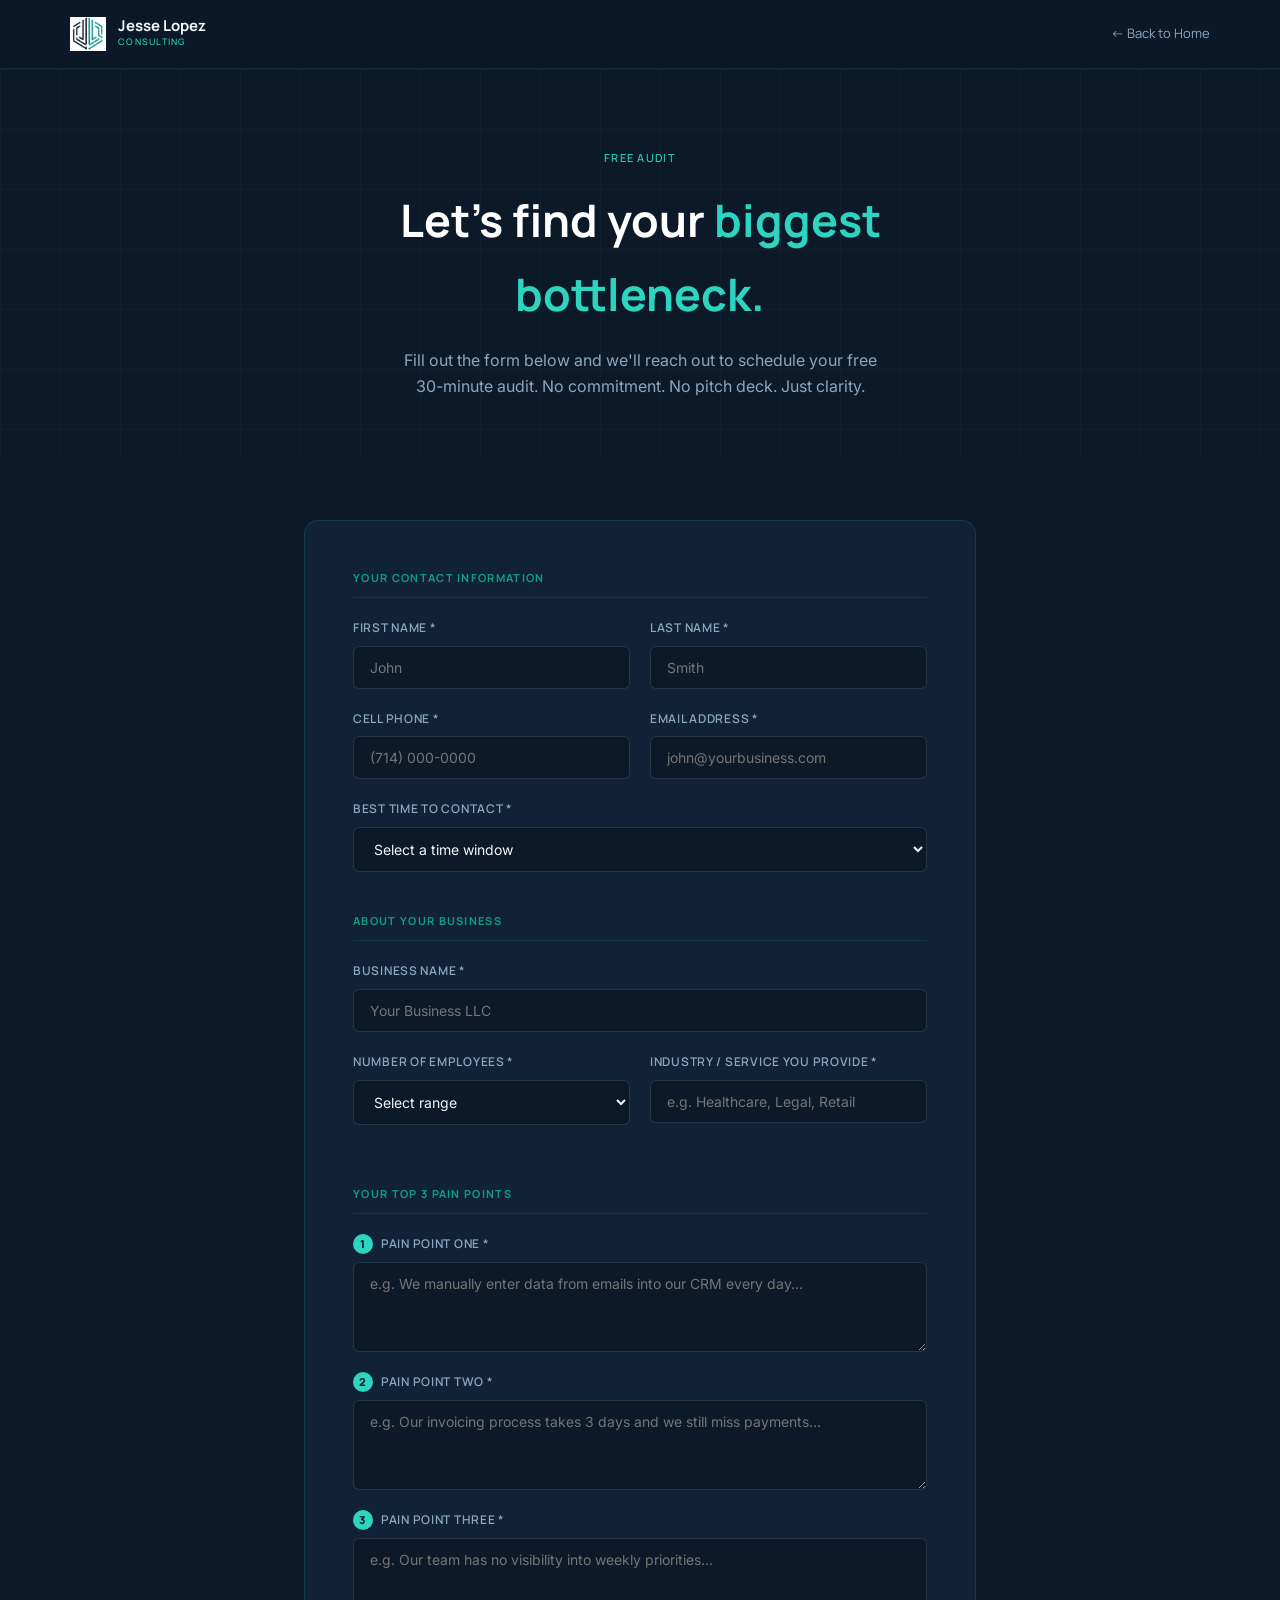
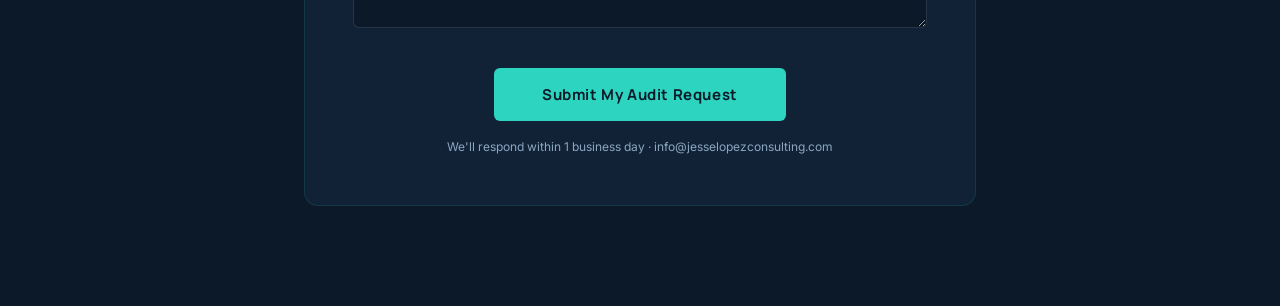
==== audit.html @ f0ca8099 "Update Formspree form ID to mnjrwoay" ====
<!DOCTYPE html>
<html lang="en">
<head>
<meta charset="UTF-8">
<meta name="viewport" content="width=device-width, initial-scale=1.0">
<title>Book a Free Audit — Jesse Lopez Consulting</title>
<link rel="preconnect" href="https://fonts.googleapis.com">
<link href="https://fonts.googleapis.com/css2?family=Manrope:wght@400;500;600;700;800&family=Inter:wght@400;500&display=swap" rel="stylesheet">
<style>
  :root { --navy:#0B1929; --navy-mid:#0f2238; --teal-dark:#0F9D8A; --teal:#2DD4BF; --off-white:#F4F7FA; --slate:#8BA7BF; --white:#FFFFFF; --card-bg:#112237; }
  *,*::before,*::after{box-sizing:border-box;margin:0;padding:0;}
  html{scroll-behavior:smooth;}
  body{font-family:'Inter',sans-serif;background:var(--navy);color:var(--off-white);font-size:16px;line-height:1.65;}
  h1,h2,h3,h4{font-family:'Manrope',sans-serif;font-weight:600;}
  .container{max-width:720px;margin:0 auto;padding:0 24px;}
  nav{background:rgba(11,25,41,0.97);backdrop-filter:blur(12px);border-bottom:1px solid rgba(45,212,191,0.1);padding:0 24px;}
  .nav-inner{display:flex;align-items:center;justify-content:space-between;height:68px;max-width:1140px;margin:0 auto;}
  .nav-brand{display:flex;align-items:center;gap:12px;text-decoration:none;}
  .logo-img{width:36px;height:36px;object-fit:contain;}
  .nav-brand-name{font-family:'Manrope',sans-serif;font-weight:700;font-size:15px;color:var(--off-white);line-height:1.1;}
  .nav-brand-sub{font-family:'Manrope',sans-serif;font-size:9px;font-weight:500;letter-spacing:0.14em;text-transform:uppercase;color:var(--teal);}
  .nav-back{font-family:'Manrope',sans-serif;font-size:13px;color:var(--slate);text-decoration:none;transition:color 0.2s;}
  .nav-back:hover{color:var(--teal);}
  .audit-hero{background:var(--navy);padding:80px 0 60px;text-align:center;position:relative;overflow:hidden;}
  .audit-hero-grid{position:absolute;inset:0;background-image:linear-gradient(rgba(45,212,191,0.04) 1px,transparent 1px),linear-gradient(90deg,rgba(45,212,191,0.04) 1px,transparent 1px);background-size:60px 60px;}
  .audit-hero .label{font-family:'Manrope',sans-serif;font-size:11px;font-weight:500;letter-spacing:0.12em;text-transform:uppercase;color:var(--teal);display:block;margin-bottom:16px;}
  .audit-hero h1{font-size:clamp(1.8rem,4vw,2.8rem);font-weight:700;color:var(--white);margin-bottom:16px;position:relative;}
  .audit-hero h1 span{color:var(--teal);}
  .audit-hero p{color:var(--slate);max-width:500px;margin:0 auto;position:relative;}
  .audit-form-wrap{padding:60px 0 100px;}
  .form-card{background:var(--card-bg);border:1px solid rgba(45,212,191,0.12);border-radius:14px;padding:48px;}
  .form-section{margin-bottom:40px;}
  .form-section-label{font-family:'Manrope',sans-serif;font-size:11px;font-weight:700;letter-spacing:0.12em;text-transform:uppercase;color:var(--teal-dark);margin-bottom:20px;padding-bottom:10px;border-bottom:1px solid rgba(45,212,191,0.1);}
  .form-row{display:grid;grid-template-columns:1fr 1fr;gap:20px;}
  .form-group{display:flex;flex-direction:column;gap:8px;margin-bottom:20px;}
  .form-group label{font-family:'Manrope',sans-serif;font-size:12px;font-weight:600;letter-spacing:0.06em;text-transform:uppercase;color:var(--slate);}
  .form-group input,.form-group select,.form-group textarea{background:var(--navy);border:1px solid rgba(139,167,191,0.2);border-radius:6px;padding:12px 16px;font-family:'Inter',sans-serif;font-size:14px;color:var(--off-white);outline:none;transition:border-color 0.2s;}
  .form-group input:focus,.form-group select:focus,.form-group textarea:focus{border-color:var(--teal);}
  .form-group select option{background:var(--navy);}
  .form-group textarea{resize:vertical;min-height:90px;}
  .pain-label{font-family:'Manrope',sans-serif;font-size:11px;font-weight:600;color:var(--slate);margin-bottom:6px;}
  .pain-num{display:inline-block;width:20px;height:20px;background:var(--teal);color:var(--navy);border-radius:50%;font-family:'Manrope',sans-serif;font-size:11px;font-weight:800;text-align:center;line-height:20px;margin-right:8px;}
  .submit-wrap{text-align:center;margin-top:40px;}
  .btn-submit{display:inline-block;padding:16px 48px;background:var(--teal);color:var(--navy);border:none;border-radius:6px;font-family:'Manrope',sans-serif;font-weight:700;font-size:15px;letter-spacing:0.04em;cursor:pointer;transition:all 0.2s;}
  .btn-submit:hover{background:#25bfac;transform:translateY(-1px);}
  .form-note{font-size:12px;color:var(--slate);margin-top:16px;}
  @media(max-width:600px){.form-row{grid-template-columns:1fr;}.form-card{padding:28px 20px;}}
</style>
</head>
<body>

<nav>
  <div class="nav-inner">
    <a href="index.html" class="nav-brand">
      <img src="Mark Only.svg" alt="Jesse Lopez Consulting" class="logo-img">
      <div>
        <div class="nav-brand-name">Jesse Lopez</div>
        <div class="nav-brand-sub">Consulting</div>
      </div>
    </a>
    <a href="index.html" class="nav-back">← Back to Home</a>
  </div>
</nav>

<section class="audit-hero">
  <div class="audit-hero-grid"></div>
  <div class="container">
    <span class="label">Free Audit</span>
    <h1>Let's find your <span>biggest bottleneck.</span></h1>
    <p>Fill out the form below and we'll reach out to schedule your free 30-minute audit. No commitment. No pitch deck. Just clarity.</p>
  </div>
</section>

<section class="audit-form-wrap">
  <div class="container">
    <div class="form-card">
      <form action="https://formspree.io/f/mnjrwoay" method="POST">
        <input type="hidden" name="_subject" value="New Audit Request — Jesse Lopez Consulting">
        <input type="hidden" name="_to" value="info@jesselopezconsulting.com">

        <!-- CONTACT INFO -->
        <div class="form-section">
          <div class="form-section-label">Your Contact Information</div>
          <div class="form-row">
            <div class="form-group">
              <label for="first_name">First Name *</label>
              <input type="text" id="first_name" name="first_name" required placeholder="John">
            </div>
            <div class="form-group">
              <label for="last_name">Last Name *</label>
              <input type="text" id="last_name" name="last_name" required placeholder="Smith">
            </div>
          </div>
          <div class="form-row">
            <div class="form-group">
              <label for="cell">Cell Phone *</label>
              <input type="tel" id="cell" name="cell_phone" required placeholder="(714) 000-0000">
            </div>
            <div class="form-group">
              <label for="email">Email Address *</label>
              <input type="email" id="email" name="email" required placeholder="john@yourbusiness.com">
            </div>
          </div>
          <div class="form-group">
            <label for="best_time">Best Time to Contact *</label>
            <select id="best_time" name="best_time" required>
              <option value="" disabled selected>Select a time window</option>
              <option>Morning (8AM – 11AM)</option>
              <option>Midday (11AM – 1PM)</option>
              <option>Afternoon (1PM – 4PM)</option>
              <option>Evening (4PM – 6PM)</option>
            </select>
          </div>
        </div>

        <!-- BUSINESS INFO -->
        <div class="form-section">
          <div class="form-section-label">About Your Business</div>
          <div class="form-group">
            <label for="business_name">Business Name *</label>
            <input type="text" id="business_name" name="business_name" required placeholder="Your Business LLC">
          </div>
          <div class="form-row">
            <div class="form-group">
              <label for="employees">Number of Employees *</label>
              <select id="employees" name="num_employees" required>
                <option value="" disabled selected>Select range</option>
                <option>1 – 5</option>
                <option>6 – 15</option>
                <option>16 – 50</option>
                <option>51 – 100</option>
                <option>100+</option>
              </select>
            </div>
            <div class="form-group">
              <label for="industry">Industry / Service You Provide *</label>
              <input type="text" id="industry" name="industry" required placeholder="e.g. Healthcare, Legal, Retail">
            </div>
          </div>
        </div>

        <!-- PAIN POINTS -->
        <div class="form-section">
          <div class="form-section-label">Your Top 3 Pain Points</div>
          <div class="form-group">
            <label><span class="pain-num">1</span>Pain Point One *</label>
            <textarea name="pain_point_1" required placeholder="e.g. We manually enter data from emails into our CRM every day..."></textarea>
          </div>
          <div class="form-group">
            <label><span class="pain-num">2</span>Pain Point Two *</label>
            <textarea name="pain_point_2" required placeholder="e.g. Our invoicing process takes 3 days and we still miss payments..."></textarea>
          </div>
          <div class="form-group">
            <label><span class="pain-num">3</span>Pain Point Three *</label>
            <textarea name="pain_point_3" required placeholder="e.g. Our team has no visibility into weekly priorities..."></textarea>
          </div>
        </div>

        <div class="submit-wrap">
          <button type="submit" class="btn-submit">Submit My Audit Request</button>
          <p class="form-note">We'll respond within 1 business day · info@jesselopezconsulting.com</p>
        </div>
      </form>
    </div>
  </div>
</section>

</body>
</html>
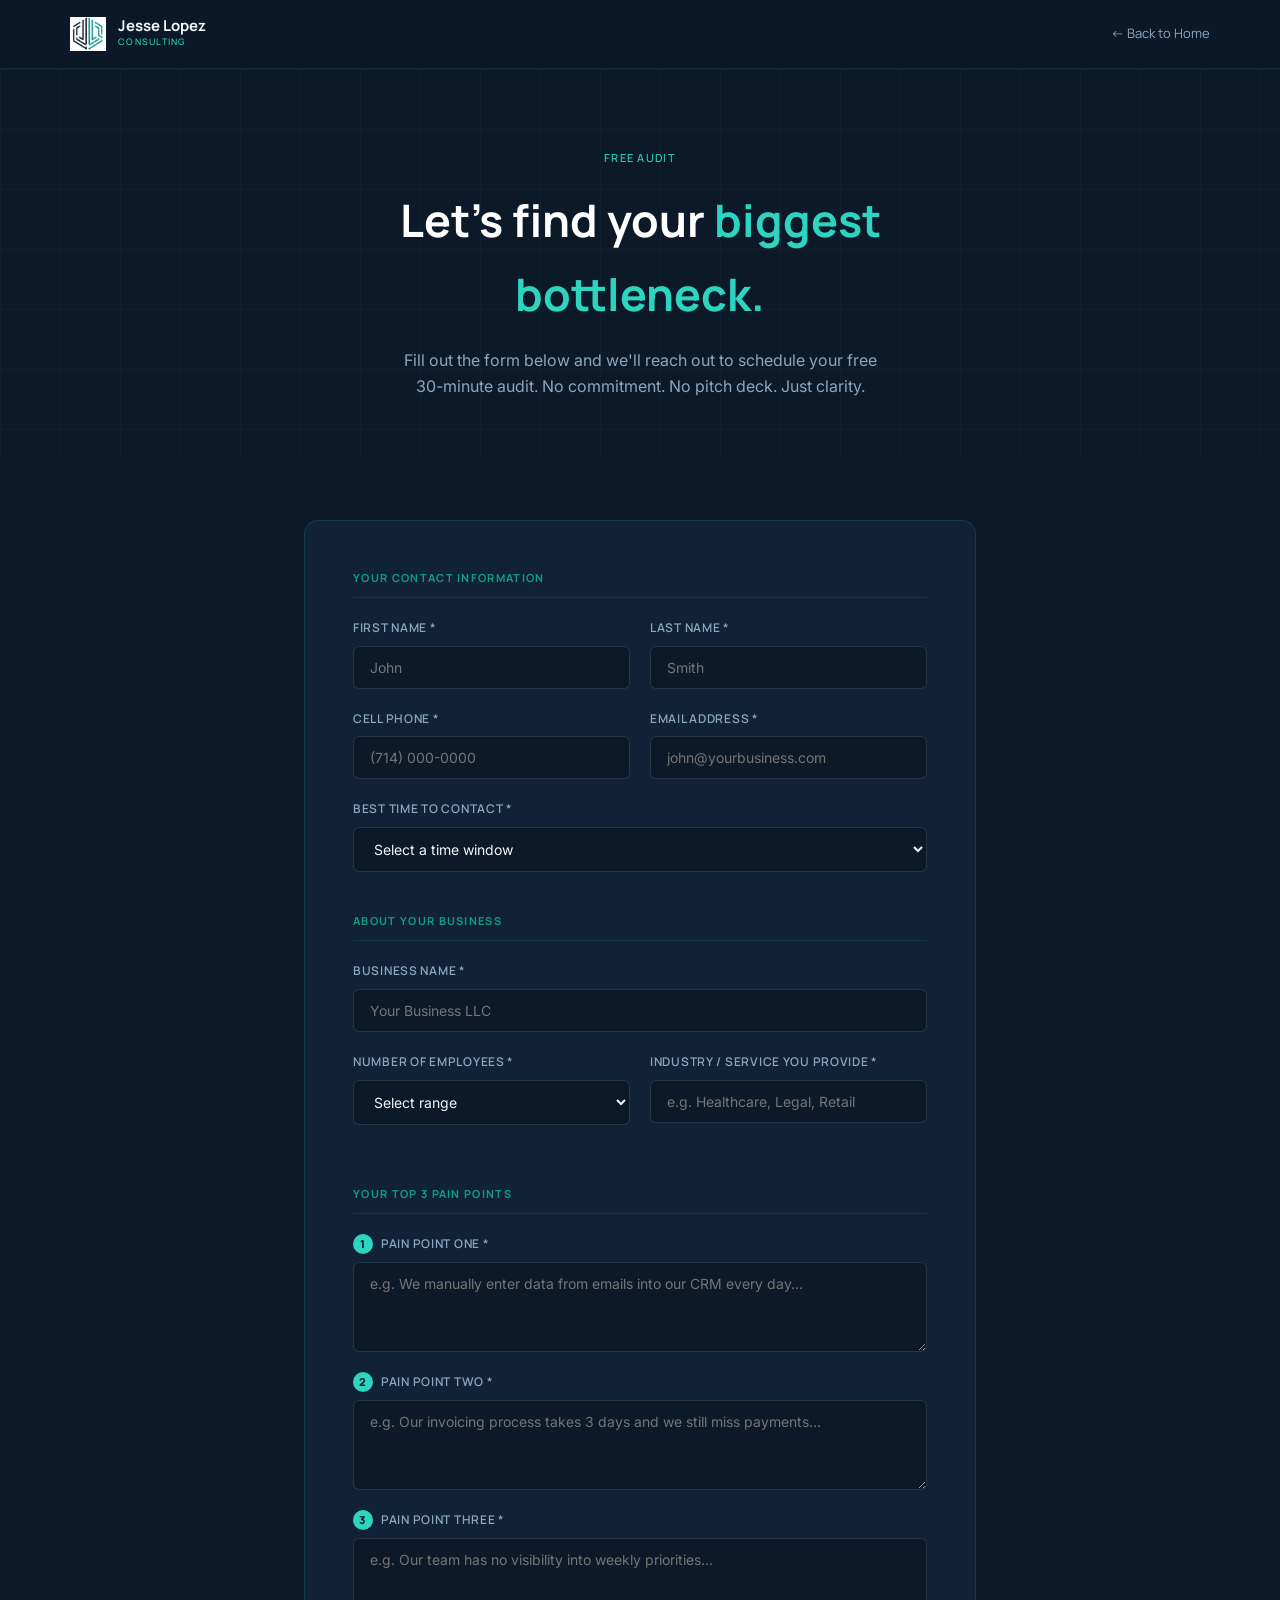
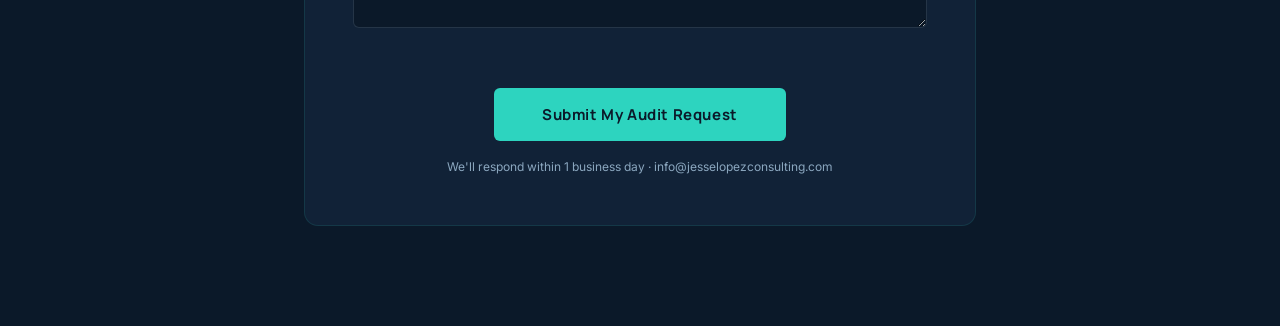
==== commit 04db2a6c: "feat: wire Cloudflare Turnstile CAPTCHA into audit form" ====
--- a/audit.html
+++ b/audit.html
@@ -3,9 +3,20 @@
 <head>
 <meta charset="UTF-8">
 <meta name="viewport" content="width=device-width, initial-scale=1.0">
-<title>Book a Free Audit — Jesse Lopez Consulting</title>
+<title>Book a Free Audit | Jesse Lopez Consulting</title>
+<meta name="description" content="Book a free 30-minute business audit with Jesse Lopez Consulting. We identify your top process bottlenecks and deliver a clear roadmap. No commitment required.">
+<meta name="robots" content="index, follow">
+<link rel="canonical" href="https://jesselopezconsulting.com/audit.html">
+<link rel="icon" type="image/png" href="FavIconBlue.png">
+<link rel="apple-touch-icon" href="FavIconBlue.png">
+<meta property="og:type" content="website">
+<meta property="og:url" content="https://jesselopezconsulting.com/audit.html">
+<meta property="og:title" content="Book a Free Audit | Jesse Lopez Consulting">
+<meta property="og:description" content="Book a free 30-minute business audit. We find your biggest bottlenecks and deliver a clear ROI roadmap.">
+<meta property="og:image" content="https://jesselopezconsulting.com/Primary_lockup_blue.png">
 <link rel="preconnect" href="https://fonts.googleapis.com">
 <link href="https://fonts.googleapis.com/css2?family=Manrope:wght@400;500;600;700;800&family=Inter:wght@400;500&display=swap" rel="stylesheet">
+<script src="https://challenges.cloudflare.com/turnstile/v0/api.js" async defer></script>
 <style>
   :root { --navy:#0B1929; --navy-mid:#0f2238; --teal-dark:#0F9D8A; --teal:#2DD4BF; --off-white:#F4F7FA; --slate:#8BA7BF; --white:#FFFFFF; --card-bg:#112237; }
   *,*::before,*::after{box-sizing:border-box;margin:0;padding:0;}
@@ -43,8 +54,23 @@
   .submit-wrap{text-align:center;margin-top:40px;}
   .btn-submit{display:inline-block;padding:16px 48px;background:var(--teal);color:var(--navy);border:none;border-radius:6px;font-family:'Manrope',sans-serif;font-weight:700;font-size:15px;letter-spacing:0.04em;cursor:pointer;transition:all 0.2s;}
   .btn-submit:hover{background:#25bfac;transform:translateY(-1px);}
+  .btn-submit:disabled{opacity:0.6;cursor:not-allowed;transform:none;}
   .form-note{font-size:12px;color:var(--slate);margin-top:16px;}
-  @media(max-width:600px){.form-row{grid-template-columns:1fr;}.form-card{padding:28px 20px;}}
+
+  /* ── Thank-you card ── */
+  #thankyou-card{display:none;background:var(--card-bg);border:1px solid rgba(45,212,191,0.2);border-radius:14px;padding:64px 48px;text-align:center;}
+  .ty-icon{width:64px;height:64px;background:rgba(45,212,191,0.12);border-radius:50%;display:flex;align-items:center;justify-content:center;margin:0 auto 28px;}
+  .ty-icon svg{width:32px;height:32px;}
+  #thankyou-card h2{font-family:'Manrope',sans-serif;font-size:clamp(1.5rem,3vw,2rem);font-weight:700;color:var(--white);margin-bottom:14px;}
+  #thankyou-card h2 span{color:var(--teal);}
+  #thankyou-card p{color:var(--slate);max-width:420px;margin:0 auto 32px;}
+  .ty-divider{width:48px;height:2px;background:var(--teal);margin:0 auto 32px;border-radius:2px;}
+  .ty-detail{font-family:'Manrope',sans-serif;font-size:13px;color:var(--slate);margin-bottom:8px;}
+  .ty-detail strong{color:var(--off-white);}
+  .btn-home{display:inline-block;margin-top:36px;padding:14px 40px;background:transparent;color:var(--teal);border:1.5px solid var(--teal);border-radius:6px;font-family:'Manrope',sans-serif;font-weight:700;font-size:14px;text-decoration:none;letter-spacing:0.04em;transition:all 0.2s;}
+  .btn-home:hover{background:var(--teal);color:var(--navy);}
+
+  @media(max-width:600px){.form-row{grid-template-columns:1fr;}.form-card{padding:28px 20px;}#thankyou-card{padding:40px 24px;}}
 </style>
 </head>
 <body>
@@ -73,10 +99,11 @@
 
 <section class="audit-form-wrap">
   <div class="container">
-    <div class="form-card">
-      <form action="https://formspree.io/f/mnjrwoay" method="POST">
+
+    <!-- FORM CARD -->
+    <div class="form-card" id="form-card">
+      <form id="auditForm" novalidate>
         <input type="hidden" name="_subject" value="New Audit Request — Jesse Lopez Consulting">
-        <input type="hidden" name="_to" value="info@jesselopezconsulting.com">
 
         <!-- CONTACT INFO -->
         <div class="form-section">
@@ -157,13 +184,96 @@
         </div>
 
         <div class="submit-wrap">
-          <button type="submit" class="btn-submit">Submit My Audit Request</button>
+          <div class="cf-turnstile" data-sitekey="0x4AAAAAADYhkB1QIaCi9_8-" data-theme="dark" style="margin-bottom:20px;display:flex;justify-content:center;"></div>
+          <button type="submit" class="btn-submit" id="submitBtn">Submit My Audit Request</button>
           <p class="form-note">We'll respond within 1 business day · info@jesselopezconsulting.com</p>
         </div>
       </form>
     </div>
+
+    <!-- THANK-YOU CARD (hidden until submission) -->
+    <div id="thankyou-card">
+      <div class="ty-icon">
+        <svg viewBox="0 0 24 24" fill="none" stroke="#2DD4BF" stroke-width="2.5" stroke-linecap="round" stroke-linejoin="round">
+          <polyline points="20 6 9 17 4 12"/>
+        </svg>
+      </div>
+      <h2>You're on the list, <span id="ty-name"></span>.</h2>
+      <p>Your audit request was received. We'll be in touch within 1 business day to schedule your free 30-minute session.</p>
+      <div class="ty-divider"></div>
+      <p class="ty-detail"><strong>What happens next:</strong></p>
+      <p class="ty-detail">Jesse reviews your submission → We reach out at your preferred time → You get a clear bottleneck map, no strings attached.</p>
+      <a href="index.html" class="btn-home">← Back to Home</a>
+    </div>
+
   </div>
 </section>
 
+<script>
+  document.getElementById('auditForm').addEventListener('submit', async function(e) {
+    e.preventDefault();
+
+    const form      = e.target;
+    const btn       = document.getElementById('submitBtn');
+    const firstName = form.first_name.value.trim();
+
+    // Basic HTML5 validity check
+    if (!form.checkValidity()) {
+      form.reportValidity();
+      return;
+    }
+
+    // Require Turnstile token
+    const token = form.querySelector('[name="cf-turnstile-response"]');
+    if (!token || !token.value) {
+      alert('Please complete the security check.');
+      return;
+    }
+
+    // Disable button while sending
+    btn.disabled = true;
+    btn.textContent = 'Sending…';
+
+    try {
+      const data = new FormData(form);
+      const res  = await fetch('https://formspree.io/f/mnjrwoay', {
+        method:  'POST',
+        body:    data,
+        headers: { 'Accept': 'application/json' }
+      });
+
+      if (res.ok) {
+        // Clear the form
+        form.reset();
+        // Reset Turnstile widget
+        if (window.turnstile) turnstile.reset();
+
+        // Populate first name in thank-you card
+        document.getElementById('ty-name').textContent = firstName || 'friend';
+
+        // Swap cards
+        document.getElementById('form-card').style.display    = 'none';
+        document.getElementById('thankyou-card').style.display = 'block';
+
+        // Scroll to top of section smoothly
+        document.getElementById('thankyou-card').scrollIntoView({ behavior: 'smooth', block: 'start' });
+      } else {
+        const body = await res.json();
+        const msg  = body.errors ? body.errors.map(err => err.message).join(', ') : 'Submission failed. Please try again.';
+        alert('Error: ' + msg);
+        btn.disabled    = false;
+        btn.textContent = 'Submit My Audit Request';
+        if (window.turnstile) turnstile.reset();
+      }
+    } catch (err) {
+      alert('Network error. Please check your connection and try again.');
+      btn.disabled    = false;
+      btn.textContent = 'Submit My Audit Request';
+      if (window.turnstile) turnstile.reset();
+    }
+  });
+</script>
+
 </body>
 </html>
+
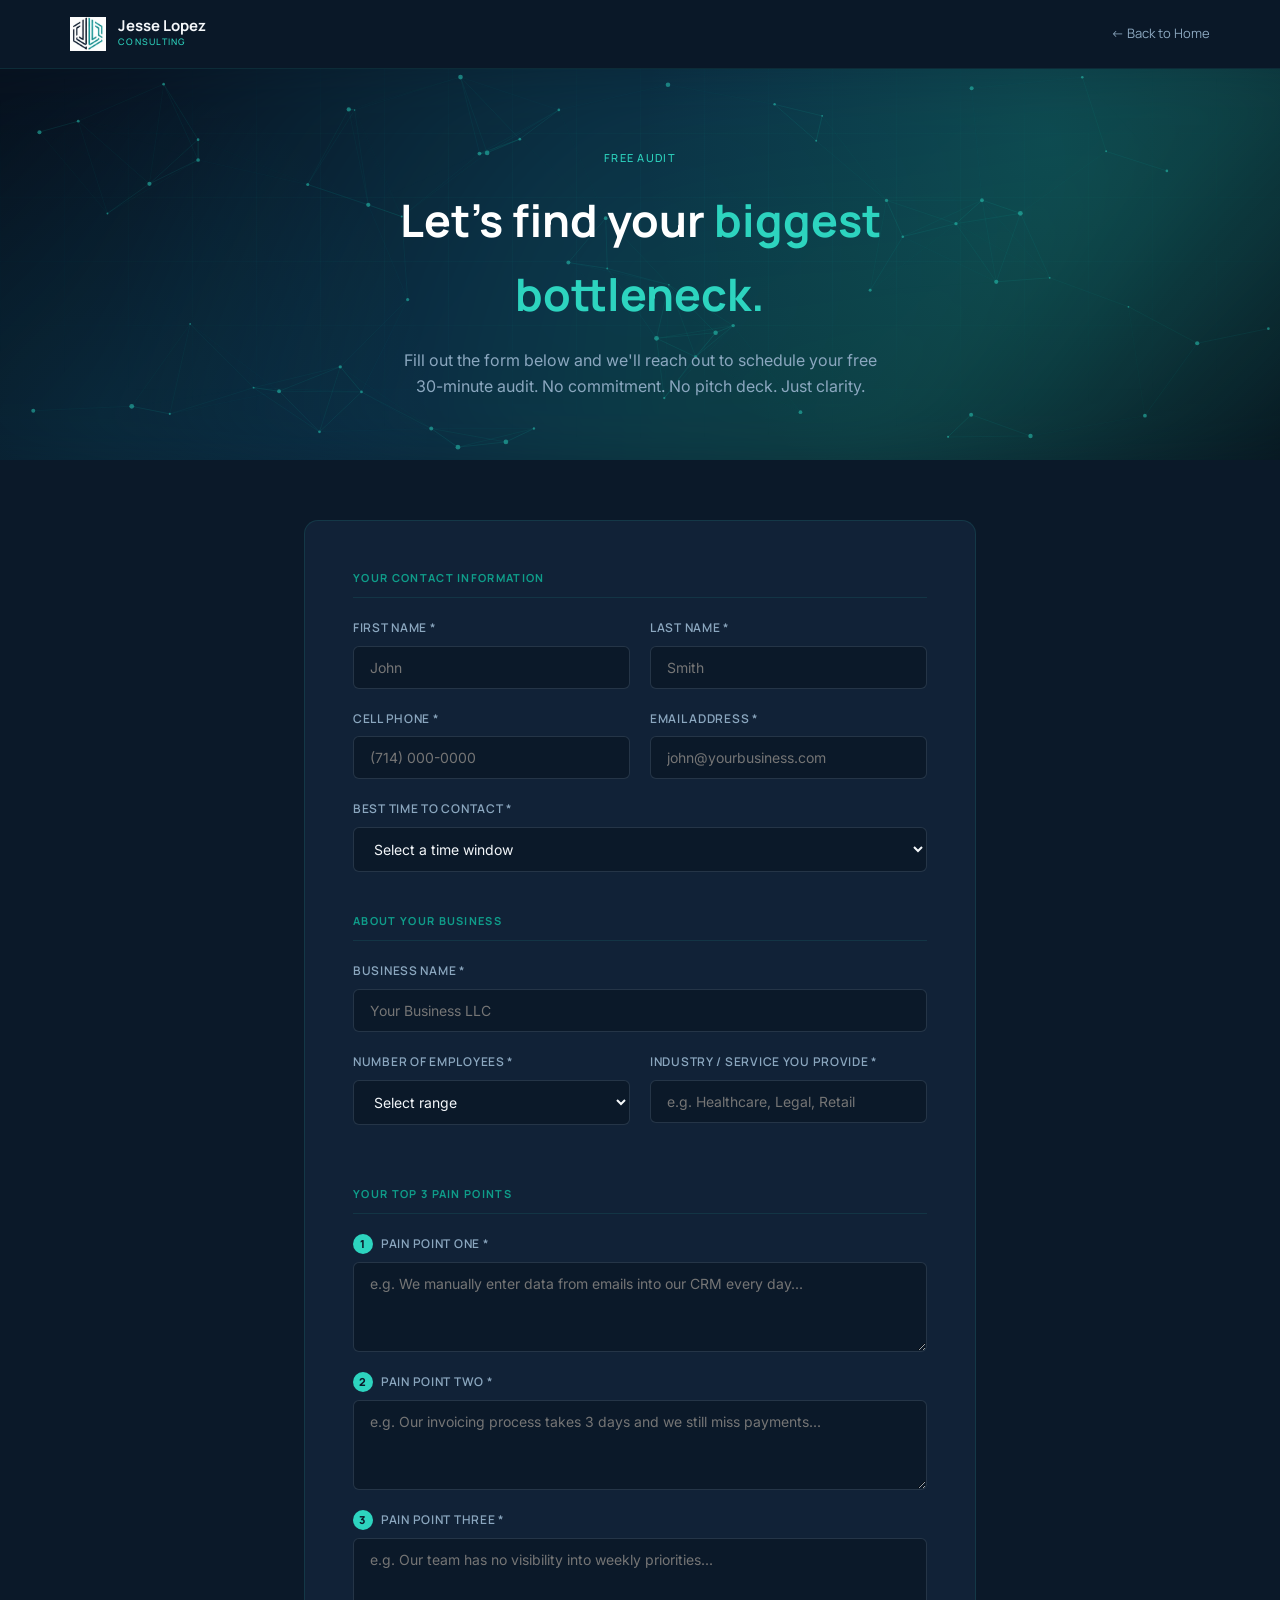
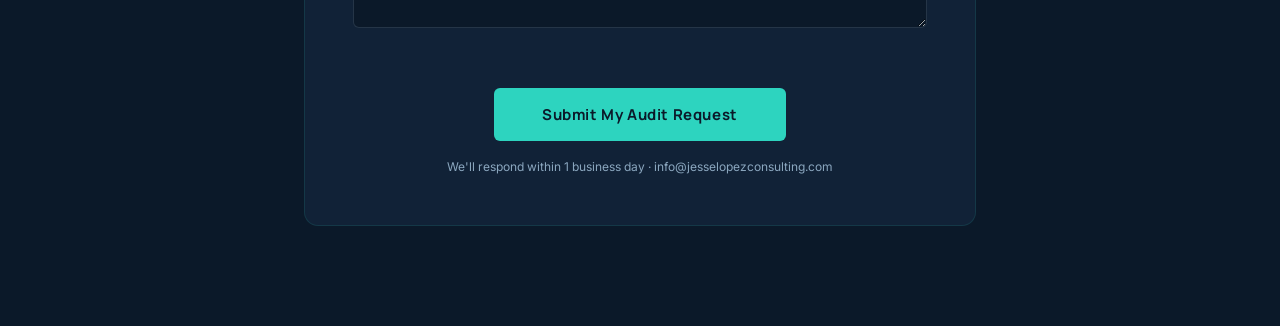
==== commit 3bf14b16: "Add homepage particle field + breathing gradient to audit hero" ====
--- a/audit.html
+++ b/audit.html
@@ -1,279 +1,388 @@
-<!DOCTYPE html>
-<html lang="en">
-<head>
-<meta charset="UTF-8">
-<meta name="viewport" content="width=device-width, initial-scale=1.0">
-<title>Book a Free Audit | Jesse Lopez Consulting</title>
-<meta name="description" content="Book a free 30-minute business audit with Jesse Lopez Consulting. We identify your top process bottlenecks and deliver a clear roadmap. No commitment required.">
-<meta name="robots" content="index, follow">
-<link rel="canonical" href="https://jesselopezconsulting.com/audit.html">
-<link rel="icon" type="image/png" href="FavIconBlue.png">
-<link rel="apple-touch-icon" href="FavIconBlue.png">
-<meta property="og:type" content="website">
-<meta property="og:url" content="https://jesselopezconsulting.com/audit.html">
-<meta property="og:title" content="Book a Free Audit | Jesse Lopez Consulting">
-<meta property="og:description" content="Book a free 30-minute business audit. We find your biggest bottlenecks and deliver a clear ROI roadmap.">
-<meta property="og:image" content="https://jesselopezconsulting.com/Primary_lockup_blue.png">
-<link rel="preconnect" href="https://fonts.googleapis.com">
-<link href="https://fonts.googleapis.com/css2?family=Manrope:wght@400;500;600;700;800&family=Inter:wght@400;500&display=swap" rel="stylesheet">
-<script src="https://challenges.cloudflare.com/turnstile/v0/api.js" async defer></script>
-<style>
-  :root { --navy:#0B1929; --navy-mid:#0f2238; --teal-dark:#0F9D8A; --teal:#2DD4BF; --off-white:#F4F7FA; --slate:#8BA7BF; --white:#FFFFFF; --card-bg:#112237; }
-  *,*::before,*::after{box-sizing:border-box;margin:0;padding:0;}
-  html{scroll-behavior:smooth;}
-  body{font-family:'Inter',sans-serif;background:var(--navy);color:var(--off-white);font-size:16px;line-height:1.65;}
-  h1,h2,h3,h4{font-family:'Manrope',sans-serif;font-weight:600;}
-  .container{max-width:720px;margin:0 auto;padding:0 24px;}
-  nav{background:rgba(11,25,41,0.97);backdrop-filter:blur(12px);border-bottom:1px solid rgba(45,212,191,0.1);padding:0 24px;}
-  .nav-inner{display:flex;align-items:center;justify-content:space-between;height:68px;max-width:1140px;margin:0 auto;}
-  .nav-brand{display:flex;align-items:center;gap:12px;text-decoration:none;}
-  .logo-img{width:36px;height:36px;object-fit:contain;}
-  .nav-brand-name{font-family:'Manrope',sans-serif;font-weight:700;font-size:15px;color:var(--off-white);line-height:1.1;}
-  .nav-brand-sub{font-family:'Manrope',sans-serif;font-size:9px;font-weight:500;letter-spacing:0.14em;text-transform:uppercase;color:var(--teal);}
-  .nav-back{font-family:'Manrope',sans-serif;font-size:13px;color:var(--slate);text-decoration:none;transition:color 0.2s;}
-  .nav-back:hover{color:var(--teal);}
-  .audit-hero{background:var(--navy);padding:80px 0 60px;text-align:center;position:relative;overflow:hidden;}
-  .audit-hero-grid{position:absolute;inset:0;background-image:linear-gradient(rgba(45,212,191,0.04) 1px,transparent 1px),linear-gradient(90deg,rgba(45,212,191,0.04) 1px,transparent 1px);background-size:60px 60px;}
-  .audit-hero .label{font-family:'Manrope',sans-serif;font-size:11px;font-weight:500;letter-spacing:0.12em;text-transform:uppercase;color:var(--teal);display:block;margin-bottom:16px;}
-  .audit-hero h1{font-size:clamp(1.8rem,4vw,2.8rem);font-weight:700;color:var(--white);margin-bottom:16px;position:relative;}
-  .audit-hero h1 span{color:var(--teal);}
-  .audit-hero p{color:var(--slate);max-width:500px;margin:0 auto;position:relative;}
-  .audit-form-wrap{padding:60px 0 100px;}
-  .form-card{background:var(--card-bg);border:1px solid rgba(45,212,191,0.12);border-radius:14px;padding:48px;}
-  .form-section{margin-bottom:40px;}
-  .form-section-label{font-family:'Manrope',sans-serif;font-size:11px;font-weight:700;letter-spacing:0.12em;text-transform:uppercase;color:var(--teal-dark);margin-bottom:20px;padding-bottom:10px;border-bottom:1px solid rgba(45,212,191,0.1);}
-  .form-row{display:grid;grid-template-columns:1fr 1fr;gap:20px;}
-  .form-group{display:flex;flex-direction:column;gap:8px;margin-bottom:20px;}
-  .form-group label{font-family:'Manrope',sans-serif;font-size:12px;font-weight:600;letter-spacing:0.06em;text-transform:uppercase;color:var(--slate);}
-  .form-group input,.form-group select,.form-group textarea{background:var(--navy);border:1px solid rgba(139,167,191,0.2);border-radius:6px;padding:12px 16px;font-family:'Inter',sans-serif;font-size:14px;color:var(--off-white);outline:none;transition:border-color 0.2s;}
-  .form-group input:focus,.form-group select:focus,.form-group textarea:focus{border-color:var(--teal);}
-  .form-group select option{background:var(--navy);}
-  .form-group textarea{resize:vertical;min-height:90px;}
-  .pain-label{font-family:'Manrope',sans-serif;font-size:11px;font-weight:600;color:var(--slate);margin-bottom:6px;}
-  .pain-num{display:inline-block;width:20px;height:20px;background:var(--teal);color:var(--navy);border-radius:50%;font-family:'Manrope',sans-serif;font-size:11px;font-weight:800;text-align:center;line-height:20px;margin-right:8px;}
-  .submit-wrap{text-align:center;margin-top:40px;}
-  .btn-submit{display:inline-block;padding:16px 48px;background:var(--teal);color:var(--navy);border:none;border-radius:6px;font-family:'Manrope',sans-serif;font-weight:700;font-size:15px;letter-spacing:0.04em;cursor:pointer;transition:all 0.2s;}
-  .btn-submit:hover{background:#25bfac;transform:translateY(-1px);}
-  .btn-submit:disabled{opacity:0.6;cursor:not-allowed;transform:none;}
-  .form-note{font-size:12px;color:var(--slate);margin-top:16px;}
-
-  /* ── Thank-you card ── */
-  #thankyou-card{display:none;background:var(--card-bg);border:1px solid rgba(45,212,191,0.2);border-radius:14px;padding:64px 48px;text-align:center;}
-  .ty-icon{width:64px;height:64px;background:rgba(45,212,191,0.12);border-radius:50%;display:flex;align-items:center;justify-content:center;margin:0 auto 28px;}
-  .ty-icon svg{width:32px;height:32px;}
-  #thankyou-card h2{font-family:'Manrope',sans-serif;font-size:clamp(1.5rem,3vw,2rem);font-weight:700;color:var(--white);margin-bottom:14px;}
-  #thankyou-card h2 span{color:var(--teal);}
-  #thankyou-card p{color:var(--slate);max-width:420px;margin:0 auto 32px;}
-  .ty-divider{width:48px;height:2px;background:var(--teal);margin:0 auto 32px;border-radius:2px;}
-  .ty-detail{font-family:'Manrope',sans-serif;font-size:13px;color:var(--slate);margin-bottom:8px;}
-  .ty-detail strong{color:var(--off-white);}
-  .btn-home{display:inline-block;margin-top:36px;padding:14px 40px;background:transparent;color:var(--teal);border:1.5px solid var(--teal);border-radius:6px;font-family:'Manrope',sans-serif;font-weight:700;font-size:14px;text-decoration:none;letter-spacing:0.04em;transition:all 0.2s;}
-  .btn-home:hover{background:var(--teal);color:var(--navy);}
-
-  @media(max-width:600px){.form-row{grid-template-columns:1fr;}.form-card{padding:28px 20px;}#thankyou-card{padding:40px 24px;}}
-</style>
-</head>
-<body>
-
-<nav>
-  <div class="nav-inner">
-    <a href="index.html" class="nav-brand">
-      <img src="Mark Only.svg" alt="Jesse Lopez Consulting" class="logo-img">
-      <div>
-        <div class="nav-brand-name">Jesse Lopez</div>
-        <div class="nav-brand-sub">Consulting</div>
-      </div>
-    </a>
-    <a href="index.html" class="nav-back">← Back to Home</a>
-  </div>
-</nav>
-
-<section class="audit-hero">
-  <div class="audit-hero-grid"></div>
-  <div class="container">
-    <span class="label">Free Audit</span>
-    <h1>Let's find your <span>biggest bottleneck.</span></h1>
-    <p>Fill out the form below and we'll reach out to schedule your free 30-minute audit. No commitment. No pitch deck. Just clarity.</p>
-  </div>
-</section>
-
-<section class="audit-form-wrap">
-  <div class="container">
-
-    <!-- FORM CARD -->
-    <div class="form-card" id="form-card">
-      <form id="auditForm" novalidate>
-        <input type="hidden" name="_subject" value="New Audit Request — Jesse Lopez Consulting">
-
-        <!-- CONTACT INFO -->
-        <div class="form-section">
-          <div class="form-section-label">Your Contact Information</div>
-          <div class="form-row">
-            <div class="form-group">
-              <label for="first_name">First Name *</label>
-              <input type="text" id="first_name" name="first_name" required placeholder="John">
-            </div>
-            <div class="form-group">
-              <label for="last_name">Last Name *</label>
-              <input type="text" id="last_name" name="last_name" required placeholder="Smith">
-            </div>
-          </div>
-          <div class="form-row">
-            <div class="form-group">
-              <label for="cell">Cell Phone *</label>
-              <input type="tel" id="cell" name="cell_phone" required placeholder="(714) 000-0000">
-            </div>
-            <div class="form-group">
-              <label for="email">Email Address *</label>
-              <input type="email" id="email" name="email" required placeholder="john@yourbusiness.com">
-            </div>
-          </div>
-          <div class="form-group">
-            <label for="best_time">Best Time to Contact *</label>
-            <select id="best_time" name="best_time" required>
-              <option value="" disabled selected>Select a time window</option>
-              <option>Morning (8AM – 11AM)</option>
-              <option>Midday (11AM – 1PM)</option>
-              <option>Afternoon (1PM – 4PM)</option>
-              <option>Evening (4PM – 6PM)</option>
-            </select>
-          </div>
-        </div>
-
-        <!-- BUSINESS INFO -->
-        <div class="form-section">
-          <div class="form-section-label">About Your Business</div>
-          <div class="form-group">
-            <label for="business_name">Business Name *</label>
-            <input type="text" id="business_name" name="business_name" required placeholder="Your Business LLC">
-          </div>
-          <div class="form-row">
-            <div class="form-group">
-              <label for="employees">Number of Employees *</label>
-              <select id="employees" name="num_employees" required>
-                <option value="" disabled selected>Select range</option>
-                <option>1 – 5</option>
-                <option>6 – 15</option>
-                <option>16 – 50</option>
-                <option>51 – 100</option>
-                <option>100+</option>
-              </select>
-            </div>
-            <div class="form-group">
-              <label for="industry">Industry / Service You Provide *</label>
-              <input type="text" id="industry" name="industry" required placeholder="e.g. Healthcare, Legal, Retail">
-            </div>
-          </div>
-        </div>
-
-        <!-- PAIN POINTS -->
-        <div class="form-section">
-          <div class="form-section-label">Your Top 3 Pain Points</div>
-          <div class="form-group">
-            <label><span class="pain-num">1</span>Pain Point One *</label>
-            <textarea name="pain_point_1" required placeholder="e.g. We manually enter data from emails into our CRM every day..."></textarea>
-          </div>
-          <div class="form-group">
-            <label><span class="pain-num">2</span>Pain Point Two *</label>
-            <textarea name="pain_point_2" required placeholder="e.g. Our invoicing process takes 3 days and we still miss payments..."></textarea>
-          </div>
-          <div class="form-group">
-            <label><span class="pain-num">3</span>Pain Point Three *</label>
-            <textarea name="pain_point_3" required placeholder="e.g. Our team has no visibility into weekly priorities..."></textarea>
-          </div>
-        </div>
-
-        <div class="submit-wrap">
-          <div class="cf-turnstile" data-sitekey="0x4AAAAAADYhkB1QIaCi9_8-" data-theme="dark" style="margin-bottom:20px;display:flex;justify-content:center;"></div>
-          <button type="submit" class="btn-submit" id="submitBtn">Submit My Audit Request</button>
-          <p class="form-note">We'll respond within 1 business day · info@jesselopezconsulting.com</p>
-        </div>
-      </form>
-    </div>
-
-    <!-- THANK-YOU CARD (hidden until submission) -->
-    <div id="thankyou-card">
-      <div class="ty-icon">
-        <svg viewBox="0 0 24 24" fill="none" stroke="#2DD4BF" stroke-width="2.5" stroke-linecap="round" stroke-linejoin="round">
-          <polyline points="20 6 9 17 4 12"/>
-        </svg>
-      </div>
-      <h2>You're on the list, <span id="ty-name"></span>.</h2>
-      <p>Your audit request was received. We'll be in touch within 1 business day to schedule your free 30-minute session.</p>
-      <div class="ty-divider"></div>
-      <p class="ty-detail"><strong>What happens next:</strong></p>
-      <p class="ty-detail">Jesse reviews your submission → We reach out at your preferred time → You get a clear bottleneck map, no strings attached.</p>
-      <a href="index.html" class="btn-home">← Back to Home</a>
-    </div>
-
-  </div>
-</section>
-
-<script>
-  document.getElementById('auditForm').addEventListener('submit', async function(e) {
-    e.preventDefault();
-
-    const form      = e.target;
-    const btn       = document.getElementById('submitBtn');
-    const firstName = form.first_name.value.trim();
-
-    // Basic HTML5 validity check
-    if (!form.checkValidity()) {
-      form.reportValidity();
-      return;
-    }
-
-    // Require Turnstile token
-    const token = form.querySelector('[name="cf-turnstile-response"]');
-    if (!token || !token.value) {
-      alert('Please complete the security check.');
-      return;
-    }
-
-    // Disable button while sending
-    btn.disabled = true;
-    btn.textContent = 'Sending…';
-
-    try {
-      const data = new FormData(form);
-      const res  = await fetch('https://formspree.io/f/mnjrwoay', {
-        method:  'POST',
-        body:    data,
-        headers: { 'Accept': 'application/json' }
-      });
-
-      if (res.ok) {
-        // Clear the form
-        form.reset();
-        // Reset Turnstile widget
-        if (window.turnstile) turnstile.reset();
-
-        // Populate first name in thank-you card
-        document.getElementById('ty-name').textContent = firstName || 'friend';
-
-        // Swap cards
-        document.getElementById('form-card').style.display    = 'none';
-        document.getElementById('thankyou-card').style.display = 'block';
-
-        // Scroll to top of section smoothly
-        document.getElementById('thankyou-card').scrollIntoView({ behavior: 'smooth', block: 'start' });
-      } else {
-        const body = await res.json();
-        const msg  = body.errors ? body.errors.map(err => err.message).join(', ') : 'Submission failed. Please try again.';
-        alert('Error: ' + msg);
-        btn.disabled    = false;
-        btn.textContent = 'Submit My Audit Request';
-        if (window.turnstile) turnstile.reset();
-      }
-    } catch (err) {
-      alert('Network error. Please check your connection and try again.');
-      btn.disabled    = false;
-      btn.textContent = 'Submit My Audit Request';
-      if (window.turnstile) turnstile.reset();
-    }
-  });
-</script>
-
-</body>
-</html>
-
+<!DOCTYPE html>
+<html lang="en">
+<head>
+<meta charset="UTF-8">
+<meta name="viewport" content="width=device-width, initial-scale=1.0">
+<title>Book a Free Audit | Jesse Lopez Consulting</title>
+<meta name="description" content="Book a free 30-minute business audit with Jesse Lopez Consulting. We identify your top process bottlenecks and deliver a clear roadmap. No commitment required.">
+<meta name="robots" content="index, follow">
+<link rel="canonical" href="https://jesselopezconsulting.com/audit.html">
+<link rel="icon" type="image/png" href="FavIconBlue.png">
+<link rel="apple-touch-icon" href="FavIconBlue.png">
+<meta property="og:type" content="website">
+<meta property="og:url" content="https://jesselopezconsulting.com/audit.html">
+<meta property="og:title" content="Book a Free Audit | Jesse Lopez Consulting">
+<meta property="og:description" content="Book a free 30-minute business audit. We find your biggest bottlenecks and deliver a clear ROI roadmap.">
+<meta property="og:image" content="https://jesselopezconsulting.com/Primary_lockup_blue.png">
+<link rel="preconnect" href="https://fonts.googleapis.com">
+<link href="https://fonts.googleapis.com/css2?family=Manrope:wght@400;500;600;700;800&family=Inter:wght@400;500&display=swap" rel="stylesheet">
+<script src="https://challenges.cloudflare.com/turnstile/v0/api.js" async defer></script>
+<style>
+  :root { --navy:#0B1929; --navy-mid:#0f2238; --teal-dark:#0F9D8A; --teal:#2DD4BF; --off-white:#F4F7FA; --slate:#8BA7BF; --white:#FFFFFF; --card-bg:#112237; }
+  *,*::before,*::after{box-sizing:border-box;margin:0;padding:0;}
+  html{scroll-behavior:smooth;}
+  body{font-family:'Inter',sans-serif;background:var(--navy);color:var(--off-white);font-size:16px;line-height:1.65;}
+  h1,h2,h3,h4{font-family:'Manrope',sans-serif;font-weight:600;}
+  .container{max-width:720px;margin:0 auto;padding:0 24px;}
+  nav{background:rgba(11,25,41,0.97);backdrop-filter:blur(12px);border-bottom:1px solid rgba(45,212,191,0.1);padding:0 24px;}
+  .nav-inner{display:flex;align-items:center;justify-content:space-between;height:68px;max-width:1140px;margin:0 auto;}
+  .nav-brand{display:flex;align-items:center;gap:12px;text-decoration:none;}
+  .logo-img{width:36px;height:36px;object-fit:contain;}
+  .nav-brand-name{font-family:'Manrope',sans-serif;font-weight:700;font-size:15px;color:var(--off-white);line-height:1.1;}
+  .nav-brand-sub{font-family:'Manrope',sans-serif;font-size:9px;font-weight:500;letter-spacing:0.14em;text-transform:uppercase;color:var(--teal);}
+  .nav-back{font-family:'Manrope',sans-serif;font-size:13px;color:var(--slate);text-decoration:none;transition:color 0.2s;}
+  .nav-back:hover{color:var(--teal);}
+  .audit-hero{background:var(--navy);padding:80px 0 60px;text-align:center;position:relative;overflow:hidden;}
+  .audit-hero-bg { position: absolute; inset: 0; z-index: 0; }
+  .audit-hero-breathe {
+    position: absolute; inset: -10%;
+    background:
+      radial-gradient(900px circle at 50% 50%, rgba(15,138,126,.22), transparent 60%),
+      linear-gradient(135deg, #050B14, #0A2540 45%, #0E3B40 70%, #050B14);
+    filter: blur(40px);
+    animation: auditBreathe 9s ease-in-out infinite alternate;
+    opacity: .9;
+  }
+  @keyframes auditBreathe {
+    0%   { transform: scale(1)    translate(0, 0);    filter: blur(38px) hue-rotate(0deg); }
+    50%  { transform: scale(1.06) translate(-1.2%, .8%); filter: blur(48px) hue-rotate(-6deg); }
+    100% { transform: scale(1.03) translate(1%, -1%);    filter: blur(42px) hue-rotate(4deg); }
+  }
+  .audit-hero-glow {
+    position: absolute; inset: 0;
+    background:
+      radial-gradient(680px circle at 82% 18%, rgba(20,184,166,.16), transparent 60%),
+      radial-gradient(560px circle at 8% 88%, rgba(20,184,166,.08), transparent 60%);
+    animation: auditDrift 16s ease-in-out infinite alternate;
+  }
+  @keyframes auditDrift { 0% { transform: translate3d(0,0,0) scale(1);} 100% { transform: translate3d(-2%,1.5%,0) scale(1.06);} }
+  .audit-hero-grid-lines {
+    position: absolute; inset: 0; pointer-events: none;
+    background-image: linear-gradient(rgba(20,184,166,.04) 1px, transparent 1px), linear-gradient(90deg, rgba(20,184,166,.04) 1px, transparent 1px);
+    background-size: 64px 64px;
+    mask-image: radial-gradient(ellipse 80% 70% at 50% 40%, #000 30%, transparent 80%);
+    -webkit-mask-image: radial-gradient(ellipse 80% 70% at 50% 40%, #000 30%, transparent 80%);
+  }
+  .audit-hero-canvas { position: absolute; inset: 0; width: 100%; height: 100%; }
+  .audit-hero .label{font-family:'Manrope',sans-serif;font-size:11px;font-weight:500;letter-spacing:0.12em;text-transform:uppercase;color:var(--teal);display:block;margin-bottom:16px;}
+  .audit-hero h1{font-size:clamp(1.8rem,4vw,2.8rem);font-weight:700;color:var(--white);margin-bottom:16px;position:relative;}
+  .audit-hero h1 span{color:var(--teal);}
+  .audit-hero p{color:var(--slate);max-width:500px;margin:0 auto;position:relative;}
+  .audit-form-wrap{padding:60px 0 100px;}
+  .form-card{background:var(--card-bg);border:1px solid rgba(45,212,191,0.12);border-radius:14px;padding:48px;}
+  .form-section{margin-bottom:40px;}
+  .form-section-label{font-family:'Manrope',sans-serif;font-size:11px;font-weight:700;letter-spacing:0.12em;text-transform:uppercase;color:var(--teal-dark);margin-bottom:20px;padding-bottom:10px;border-bottom:1px solid rgba(45,212,191,0.1);}
+  .form-row{display:grid;grid-template-columns:1fr 1fr;gap:20px;}
+  .form-group{display:flex;flex-direction:column;gap:8px;margin-bottom:20px;}
+  .form-group label{font-family:'Manrope',sans-serif;font-size:12px;font-weight:600;letter-spacing:0.06em;text-transform:uppercase;color:var(--slate);}
+  .form-group input,.form-group select,.form-group textarea{background:var(--navy);border:1px solid rgba(139,167,191,0.2);border-radius:6px;padding:12px 16px;font-family:'Inter',sans-serif;font-size:14px;color:var(--off-white);outline:none;transition:border-color 0.2s;}
+  .form-group input:focus,.form-group select:focus,.form-group textarea:focus{border-color:var(--teal);}
+  .form-group select option{background:var(--navy);}
+  .form-group textarea{resize:vertical;min-height:90px;}
+  .pain-label{font-family:'Manrope',sans-serif;font-size:11px;font-weight:600;color:var(--slate);margin-bottom:6px;}
+  .pain-num{display:inline-block;width:20px;height:20px;background:var(--teal);color:var(--navy);border-radius:50%;font-family:'Manrope',sans-serif;font-size:11px;font-weight:800;text-align:center;line-height:20px;margin-right:8px;}
+  .submit-wrap{text-align:center;margin-top:40px;}
+  .btn-submit{display:inline-block;padding:16px 48px;background:var(--teal);color:var(--navy);border:none;border-radius:6px;font-family:'Manrope',sans-serif;font-weight:700;font-size:15px;letter-spacing:0.04em;cursor:pointer;transition:all 0.2s;}
+  .btn-submit:hover{background:#25bfac;transform:translateY(-1px);}
+  .btn-submit:disabled{opacity:0.6;cursor:not-allowed;transform:none;}
+  .form-note{font-size:12px;color:var(--slate);margin-top:16px;}
+
+  /* ── Thank-you card ── */
+  #thankyou-card{display:none;background:var(--card-bg);border:1px solid rgba(45,212,191,0.2);border-radius:14px;padding:64px 48px;text-align:center;}
+  .ty-icon{width:64px;height:64px;background:rgba(45,212,191,0.12);border-radius:50%;display:flex;align-items:center;justify-content:center;margin:0 auto 28px;}
+  .ty-icon svg{width:32px;height:32px;}
+  #thankyou-card h2{font-family:'Manrope',sans-serif;font-size:clamp(1.5rem,3vw,2rem);font-weight:700;color:var(--white);margin-bottom:14px;}
+  #thankyou-card h2 span{color:var(--teal);}
+  #thankyou-card p{color:var(--slate);max-width:420px;margin:0 auto 32px;}
+  .ty-divider{width:48px;height:2px;background:var(--teal);margin:0 auto 32px;border-radius:2px;}
+  .ty-detail{font-family:'Manrope',sans-serif;font-size:13px;color:var(--slate);margin-bottom:8px;}
+  .ty-detail strong{color:var(--off-white);}
+  .btn-home{display:inline-block;margin-top:36px;padding:14px 40px;background:transparent;color:var(--teal);border:1.5px solid var(--teal);border-radius:6px;font-family:'Manrope',sans-serif;font-weight:700;font-size:14px;text-decoration:none;letter-spacing:0.04em;transition:all 0.2s;}
+  .btn-home:hover{background:var(--teal);color:var(--navy);}
+
+  @media(max-width:600px){.form-row{grid-template-columns:1fr;}.form-card{padding:28px 20px;}#thankyou-card{padding:40px 24px;}}
+</style>
+</head>
+<body>
+
+<nav>
+  <div class="nav-inner">
+    <a href="index.html" class="nav-brand">
+      <img src="Mark Only.svg" alt="Jesse Lopez Consulting" class="logo-img">
+      <div>
+        <div class="nav-brand-name">Jesse Lopez</div>
+        <div class="nav-brand-sub">Consulting</div>
+      </div>
+    </a>
+    <a href="index.html" class="nav-back">← Back to Home</a>
+  </div>
+</nav>
+
+<section class="audit-hero">
+  <div class="audit-hero-bg">
+    <div class="audit-hero-breathe"></div>
+    <div class="audit-hero-glow"></div>
+    <div class="audit-hero-grid-lines"></div>
+    <canvas class="audit-hero-canvas" id="auditCanvas"></canvas>
+  </div>
+  <div class="container" style="position:relative;z-index:2;">
+    <span class="label">Free Audit</span>
+    <h1>Let's find your <span>biggest bottleneck.</span></h1>
+    <p>Fill out the form below and we'll reach out to schedule your free 30-minute audit. No commitment. No pitch deck. Just clarity.</p>
+  </div>
+</section>
+
+<section class="audit-form-wrap">
+  <div class="container">
+
+    <!-- FORM CARD -->
+    <div class="form-card" id="form-card">
+      <form id="auditForm" novalidate>
+        <input type="hidden" name="_subject" value="New Audit Request — Jesse Lopez Consulting">
+
+        <!-- CONTACT INFO -->
+        <div class="form-section">
+          <div class="form-section-label">Your Contact Information</div>
+          <div class="form-row">
+            <div class="form-group">
+              <label for="first_name">First Name *</label>
+              <input type="text" id="first_name" name="first_name" required placeholder="John">
+            </div>
+            <div class="form-group">
+              <label for="last_name">Last Name *</label>
+              <input type="text" id="last_name" name="last_name" required placeholder="Smith">
+            </div>
+          </div>
+          <div class="form-row">
+            <div class="form-group">
+              <label for="cell">Cell Phone *</label>
+              <input type="tel" id="cell" name="cell_phone" required placeholder="(714) 000-0000">
+            </div>
+            <div class="form-group">
+              <label for="email">Email Address *</label>
+              <input type="email" id="email" name="email" required placeholder="john@yourbusiness.com">
+            </div>
+          </div>
+          <div class="form-group">
+            <label for="best_time">Best Time to Contact *</label>
+            <select id="best_time" name="best_time" required>
+              <option value="" disabled selected>Select a time window</option>
+              <option>Morning (8AM – 11AM)</option>
+              <option>Midday (11AM – 1PM)</option>
+              <option>Afternoon (1PM – 4PM)</option>
+              <option>Evening (4PM – 6PM)</option>
+            </select>
+          </div>
+        </div>
+
+        <!-- BUSINESS INFO -->
+        <div class="form-section">
+          <div class="form-section-label">About Your Business</div>
+          <div class="form-group">
+            <label for="business_name">Business Name *</label>
+            <input type="text" id="business_name" name="business_name" required placeholder="Your Business LLC">
+          </div>
+          <div class="form-row">
+            <div class="form-group">
+              <label for="employees">Number of Employees *</label>
+              <select id="employees" name="num_employees" required>
+                <option value="" disabled selected>Select range</option>
+                <option>1 – 5</option>
+                <option>6 – 15</option>
+                <option>16 – 50</option>
+                <option>51 – 100</option>
+                <option>100+</option>
+              </select>
+            </div>
+            <div class="form-group">
+              <label for="industry">Industry / Service You Provide *</label>
+              <input type="text" id="industry" name="industry" required placeholder="e.g. Healthcare, Legal, Retail">
+            </div>
+          </div>
+        </div>
+
+        <!-- PAIN POINTS -->
+        <div class="form-section">
+          <div class="form-section-label">Your Top 3 Pain Points</div>
+          <div class="form-group">
+            <label><span class="pain-num">1</span>Pain Point One *</label>
+            <textarea name="pain_point_1" required placeholder="e.g. We manually enter data from emails into our CRM every day..."></textarea>
+          </div>
+          <div class="form-group">
+            <label><span class="pain-num">2</span>Pain Point Two *</label>
+            <textarea name="pain_point_2" required placeholder="e.g. Our invoicing process takes 3 days and we still miss payments..."></textarea>
+          </div>
+          <div class="form-group">
+            <label><span class="pain-num">3</span>Pain Point Three *</label>
+            <textarea name="pain_point_3" required placeholder="e.g. Our team has no visibility into weekly priorities..."></textarea>
+          </div>
+        </div>
+
+        <div class="submit-wrap">
+          <div class="cf-turnstile" data-sitekey="0x4AAAAAADYhkB1QIaCi9_8-" data-theme="dark" style="margin-bottom:20px;display:flex;justify-content:center;"></div>
+          <button type="submit" class="btn-submit" id="submitBtn">Submit My Audit Request</button>
+          <p class="form-note">We'll respond within 1 business day · info@jesselopezconsulting.com</p>
+        </div>
+      </form>
+    </div>
+
+    <!-- THANK-YOU CARD (hidden until submission) -->
+    <div id="thankyou-card">
+      <div class="ty-icon">
+        <svg viewBox="0 0 24 24" fill="none" stroke="#2DD4BF" stroke-width="2.5" stroke-linecap="round" stroke-linejoin="round">
+          <polyline points="20 6 9 17 4 12"/>
+        </svg>
+      </div>
+      <h2>You're on the list, <span id="ty-name"></span>.</h2>
+      <p>Your audit request was received. We'll be in touch within 1 business day to schedule your free 30-minute session.</p>
+      <div class="ty-divider"></div>
+      <p class="ty-detail"><strong>What happens next:</strong></p>
+      <p class="ty-detail">Jesse reviews your submission → We reach out at your preferred time → You get a clear bottleneck map, no strings attached.</p>
+      <a href="index.html" class="btn-home">← Back to Home</a>
+    </div>
+
+  </div>
+</section>
+
+<script>
+  document.getElementById('auditForm').addEventListener('submit', async function(e) {
+    e.preventDefault();
+
+    const form      = e.target;
+    const btn       = document.getElementById('submitBtn');
+    const firstName = form.first_name.value.trim();
+
+    // Basic HTML5 validity check
+    if (!form.checkValidity()) {
+      form.reportValidity();
+      return;
+    }
+
+    // Require Turnstile token
+    const token = form.querySelector('[name="cf-turnstile-response"]');
+    if (!token || !token.value) {
+      alert('Please complete the security check.');
+      return;
+    }
+
+    // Disable button while sending
+    btn.disabled = true;
+    btn.textContent = 'Sending…';
+
+    try {
+      const data = new FormData(form);
+      const res  = await fetch('https://formspree.io/f/mnjrwoay', {
+        method:  'POST',
+        body:    data,
+        headers: { 'Accept': 'application/json' }
+      });
+
+      if (res.ok) {
+        // Clear the form
+        form.reset();
+        // Reset Turnstile widget
+        if (window.turnstile) turnstile.reset();
+
+        // Populate first name in thank-you card
+        document.getElementById('ty-name').textContent = firstName || 'friend';
+
+        // Swap cards
+        document.getElementById('form-card').style.display    = 'none';
+        document.getElementById('thankyou-card').style.display = 'block';
+
+        // Scroll to top of section smoothly
+        document.getElementById('thankyou-card').scrollIntoView({ behavior: 'smooth', block: 'start' });
+      } else {
+        const body = await res.json();
+        const msg  = body.errors ? body.errors.map(err => err.message).join(', ') : 'Submission failed. Please try again.';
+        alert('Error: ' + msg);
+        btn.disabled    = false;
+        btn.textContent = 'Submit My Audit Request';
+        if (window.turnstile) turnstile.reset();
+      }
+    } catch (err) {
+      alert('Network error. Please check your connection and try again.');
+      btn.disabled    = false;
+      btn.textContent = 'Submit My Audit Request';
+      if (window.turnstile) turnstile.reset();
+    }
+  });
+</script>
+
+<script>
+(function() {
+  const canvas = document.getElementById('auditCanvas');
+  if (!canvas) return;
+  const ctx = canvas.getContext('2d');
+  let raf, w, h, pts = [];
+  const DPR = Math.min(window.devicePixelRatio || 1, 2);
+  const mouse = { x: -9999, y: -9999, on: false };
+  const REPEL = 130, LINK = 132;
+
+  function resize() {
+    w = canvas.clientWidth; h = canvas.clientHeight;
+    canvas.width = w * DPR; canvas.height = h * DPR;
+    ctx.setTransform(DPR, 0, 0, DPR, 0, 0);
+    const count = Math.min(72, Math.floor(w / 20));
+    pts = Array.from({ length: count }, () => ({
+      x: Math.random() * w, y: Math.random() * h,
+      vx: (Math.random() - 0.5) * 0.26, vy: (Math.random() - 0.5) * 0.26,
+      r: Math.random() * 1.7 + 0.7
+    }));
+  }
+
+  function onMove(e) {
+    const r = canvas.getBoundingClientRect();
+    mouse.x = e.clientX - r.left; mouse.y = e.clientY - r.top; mouse.on = true;
+  }
+  function onLeave() { mouse.on = false; mouse.x = mouse.y = -9999; }
+
+  function frame() {
+    ctx.clearRect(0, 0, w, h);
+    for (let i = 0; i < pts.length; i++) {
+      const p = pts[i];
+      if (mouse.on) {
+        const dx = p.x - mouse.x, dy = p.y - mouse.y, d = Math.hypot(dx, dy);
+        if (d < REPEL && d > 0.01) {
+          const f = (1 - d / REPEL) * 0.85;
+          p.vx += (dx / d) * f; p.vy += (dy / d) * f;
+        }
+      }
+      p.x += p.vx; p.y += p.vy;
+      p.vx *= 0.95; p.vy *= 0.95;
+      if (Math.hypot(p.vx, p.vy) < 0.15) { p.vx += (Math.random() - 0.5) * 0.06; p.vy += (Math.random() - 0.5) * 0.06; }
+      if (p.x < 0 || p.x > w) p.vx *= -1;
+      if (p.y < 0 || p.y > h) p.vy *= -1;
+      p.x = Math.max(0, Math.min(w, p.x)); p.y = Math.max(0, Math.min(h, p.y));
+      const near = mouse.on && Math.hypot(p.x - mouse.x, p.y - mouse.y) < REPEL;
+      ctx.beginPath(); ctx.arc(p.x, p.y, p.r, 0, Math.PI * 2);
+      ctx.fillStyle = near ? 'rgba(45,212,191,0.95)' : 'rgba(45,212,191,0.5)'; ctx.fill();
+      for (let j = i + 1; j < pts.length; j++) {
+        const q = pts[j], dx = p.x - q.x, dy = p.y - q.y, d = Math.hypot(dx, dy);
+        if (d < LINK) {
+          ctx.beginPath(); ctx.moveTo(p.x, p.y); ctx.lineTo(q.x, q.y);
+          ctx.strokeStyle = 'rgba(20,184,166,' + (0.18 * (1 - d / LINK)) + ')';
+          ctx.lineWidth = 1; ctx.stroke();
+        }
+      }
+      if (near) {
+        const d2 = Math.hypot(p.x - mouse.x, p.y - mouse.y);
+        ctx.beginPath(); ctx.moveTo(p.x, p.y); ctx.lineTo(mouse.x, mouse.y);
+        ctx.strokeStyle = 'rgba(45,212,191,' + (0.22 * (1 - d2 / REPEL)) + ')';
+        ctx.lineWidth = 1; ctx.stroke();
+      }
+    }
+    raf = requestAnimationFrame(frame);
+  }
+
+  resize();
+  frame();
+  window.addEventListener('resize', resize);
+  window.addEventListener('mousemove', onMove);
+  window.addEventListener('mouseout', onLeave);
+})();
+</script>
+<script src="//code.tidio.co/7rktwxv7dprxbec1shmwuonaazbkdwbw.js" async></script>
+</body>
+</html>
+
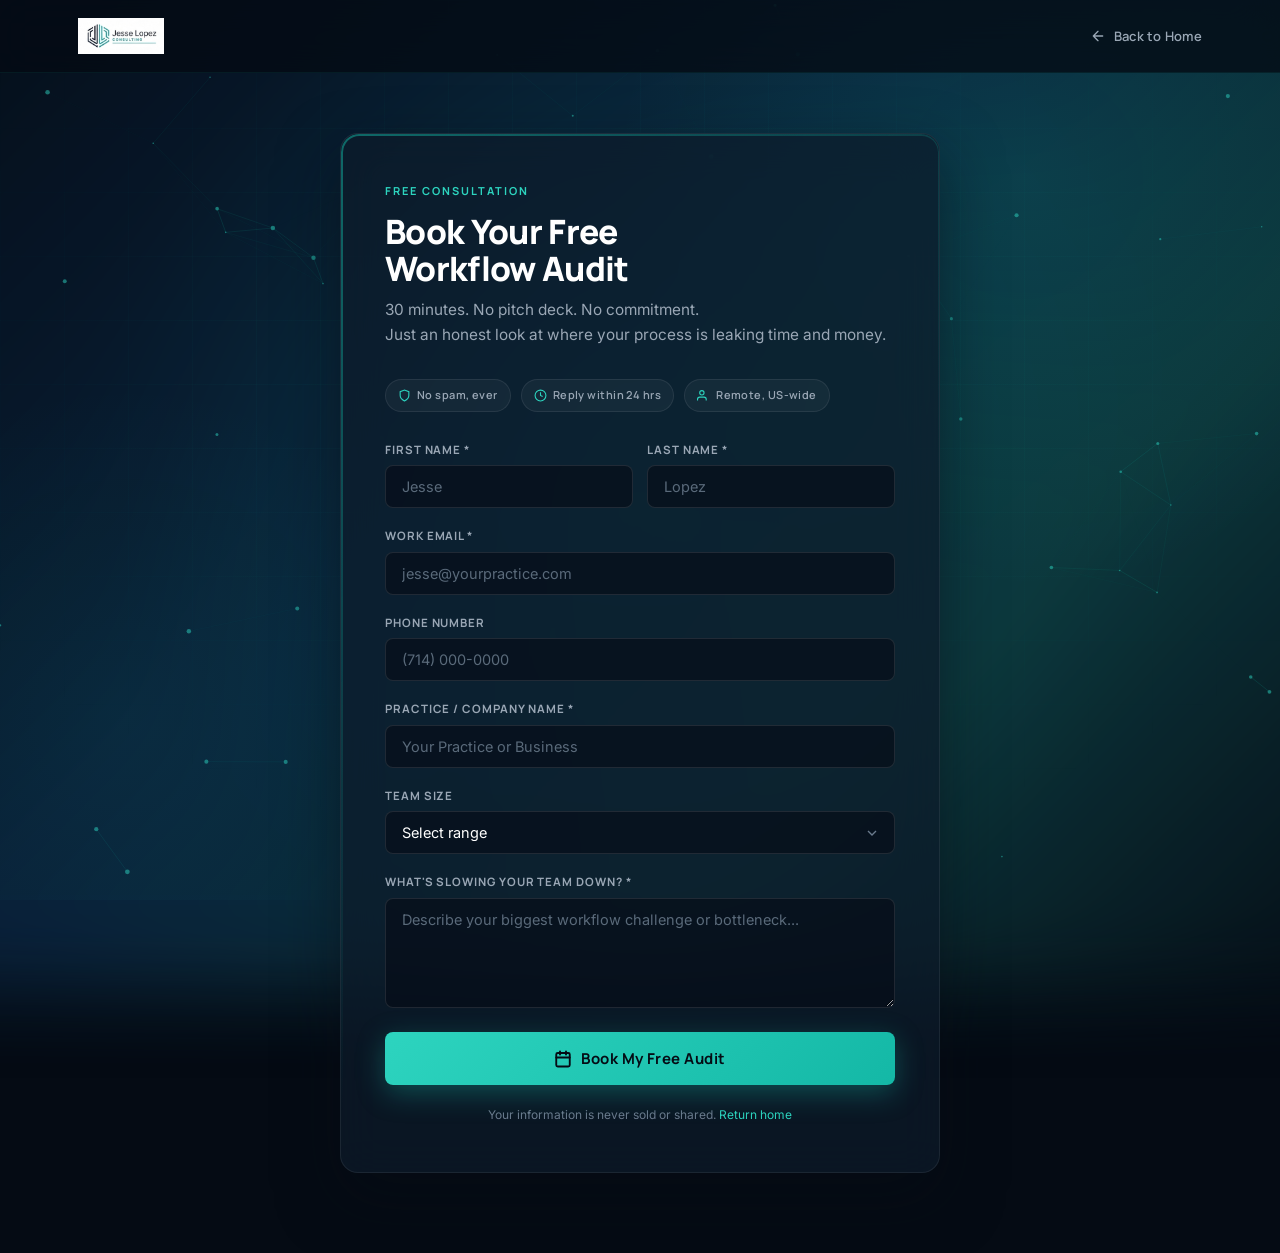
==== commit 30271d30: "Add Book Free Audit page with Formspree + animated background" ====
--- a/audit.html
+++ b/audit.html
@@ -1,388 +1,449 @@
-<!DOCTYPE html>
-<html lang="en">
-<head>
-<meta charset="UTF-8">
-<meta name="viewport" content="width=device-width, initial-scale=1.0">
-<title>Book a Free Audit | Jesse Lopez Consulting</title>
-<meta name="description" content="Book a free 30-minute business audit with Jesse Lopez Consulting. We identify your top process bottlenecks and deliver a clear roadmap. No commitment required.">
-<meta name="robots" content="index, follow">
-<link rel="canonical" href="https://jesselopezconsulting.com/audit.html">
-<link rel="icon" type="image/png" href="FavIconBlue.png">
-<link rel="apple-touch-icon" href="FavIconBlue.png">
-<meta property="og:type" content="website">
-<meta property="og:url" content="https://jesselopezconsulting.com/audit.html">
-<meta property="og:title" content="Book a Free Audit | Jesse Lopez Consulting">
-<meta property="og:description" content="Book a free 30-minute business audit. We find your biggest bottlenecks and deliver a clear ROI roadmap.">
-<meta property="og:image" content="https://jesselopezconsulting.com/Primary_lockup_blue.png">
-<link rel="preconnect" href="https://fonts.googleapis.com">
-<link href="https://fonts.googleapis.com/css2?family=Manrope:wght@400;500;600;700;800&family=Inter:wght@400;500&display=swap" rel="stylesheet">
-<script src="https://challenges.cloudflare.com/turnstile/v0/api.js" async defer></script>
-<style>
-  :root { --navy:#0B1929; --navy-mid:#0f2238; --teal-dark:#0F9D8A; --teal:#2DD4BF; --off-white:#F4F7FA; --slate:#8BA7BF; --white:#FFFFFF; --card-bg:#112237; }
-  *,*::before,*::after{box-sizing:border-box;margin:0;padding:0;}
-  html{scroll-behavior:smooth;}
-  body{font-family:'Inter',sans-serif;background:var(--navy);color:var(--off-white);font-size:16px;line-height:1.65;}
-  h1,h2,h3,h4{font-family:'Manrope',sans-serif;font-weight:600;}
-  .container{max-width:720px;margin:0 auto;padding:0 24px;}
-  nav{background:rgba(11,25,41,0.97);backdrop-filter:blur(12px);border-bottom:1px solid rgba(45,212,191,0.1);padding:0 24px;}
-  .nav-inner{display:flex;align-items:center;justify-content:space-between;height:68px;max-width:1140px;margin:0 auto;}
-  .nav-brand{display:flex;align-items:center;gap:12px;text-decoration:none;}
-  .logo-img{width:36px;height:36px;object-fit:contain;}
-  .nav-brand-name{font-family:'Manrope',sans-serif;font-weight:700;font-size:15px;color:var(--off-white);line-height:1.1;}
-  .nav-brand-sub{font-family:'Manrope',sans-serif;font-size:9px;font-weight:500;letter-spacing:0.14em;text-transform:uppercase;color:var(--teal);}
-  .nav-back{font-family:'Manrope',sans-serif;font-size:13px;color:var(--slate);text-decoration:none;transition:color 0.2s;}
-  .nav-back:hover{color:var(--teal);}
-  .audit-hero{background:var(--navy);padding:80px 0 60px;text-align:center;position:relative;overflow:hidden;}
-  .audit-hero-bg { position: absolute; inset: 0; z-index: 0; }
-  .audit-hero-breathe {
-    position: absolute; inset: -10%;
-    background:
-      radial-gradient(900px circle at 50% 50%, rgba(15,138,126,.22), transparent 60%),
-      linear-gradient(135deg, #050B14, #0A2540 45%, #0E3B40 70%, #050B14);
-    filter: blur(40px);
-    animation: auditBreathe 9s ease-in-out infinite alternate;
-    opacity: .9;
-  }
-  @keyframes auditBreathe {
-    0%   { transform: scale(1)    translate(0, 0);    filter: blur(38px) hue-rotate(0deg); }
-    50%  { transform: scale(1.06) translate(-1.2%, .8%); filter: blur(48px) hue-rotate(-6deg); }
-    100% { transform: scale(1.03) translate(1%, -1%);    filter: blur(42px) hue-rotate(4deg); }
-  }
-  .audit-hero-glow {
-    position: absolute; inset: 0;
-    background:
-      radial-gradient(680px circle at 82% 18%, rgba(20,184,166,.16), transparent 60%),
-      radial-gradient(560px circle at 8% 88%, rgba(20,184,166,.08), transparent 60%);
-    animation: auditDrift 16s ease-in-out infinite alternate;
-  }
-  @keyframes auditDrift { 0% { transform: translate3d(0,0,0) scale(1);} 100% { transform: translate3d(-2%,1.5%,0) scale(1.06);} }
-  .audit-hero-grid-lines {
-    position: absolute; inset: 0; pointer-events: none;
-    background-image: linear-gradient(rgba(20,184,166,.04) 1px, transparent 1px), linear-gradient(90deg, rgba(20,184,166,.04) 1px, transparent 1px);
-    background-size: 64px 64px;
-    mask-image: radial-gradient(ellipse 80% 70% at 50% 40%, #000 30%, transparent 80%);
-    -webkit-mask-image: radial-gradient(ellipse 80% 70% at 50% 40%, #000 30%, transparent 80%);
-  }
-  .audit-hero-canvas { position: absolute; inset: 0; width: 100%; height: 100%; }
-  .audit-hero .label{font-family:'Manrope',sans-serif;font-size:11px;font-weight:500;letter-spacing:0.12em;text-transform:uppercase;color:var(--teal);display:block;margin-bottom:16px;}
-  .audit-hero h1{font-size:clamp(1.8rem,4vw,2.8rem);font-weight:700;color:var(--white);margin-bottom:16px;position:relative;}
-  .audit-hero h1 span{color:var(--teal);}
-  .audit-hero p{color:var(--slate);max-width:500px;margin:0 auto;position:relative;}
-  .audit-form-wrap{padding:60px 0 100px;}
-  .form-card{background:var(--card-bg);border:1px solid rgba(45,212,191,0.12);border-radius:14px;padding:48px;}
-  .form-section{margin-bottom:40px;}
-  .form-section-label{font-family:'Manrope',sans-serif;font-size:11px;font-weight:700;letter-spacing:0.12em;text-transform:uppercase;color:var(--teal-dark);margin-bottom:20px;padding-bottom:10px;border-bottom:1px solid rgba(45,212,191,0.1);}
-  .form-row{display:grid;grid-template-columns:1fr 1fr;gap:20px;}
-  .form-group{display:flex;flex-direction:column;gap:8px;margin-bottom:20px;}
-  .form-group label{font-family:'Manrope',sans-serif;font-size:12px;font-weight:600;letter-spacing:0.06em;text-transform:uppercase;color:var(--slate);}
-  .form-group input,.form-group select,.form-group textarea{background:var(--navy);border:1px solid rgba(139,167,191,0.2);border-radius:6px;padding:12px 16px;font-family:'Inter',sans-serif;font-size:14px;color:var(--off-white);outline:none;transition:border-color 0.2s;}
-  .form-group input:focus,.form-group select:focus,.form-group textarea:focus{border-color:var(--teal);}
-  .form-group select option{background:var(--navy);}
-  .form-group textarea{resize:vertical;min-height:90px;}
-  .pain-label{font-family:'Manrope',sans-serif;font-size:11px;font-weight:600;color:var(--slate);margin-bottom:6px;}
-  .pain-num{display:inline-block;width:20px;height:20px;background:var(--teal);color:var(--navy);border-radius:50%;font-family:'Manrope',sans-serif;font-size:11px;font-weight:800;text-align:center;line-height:20px;margin-right:8px;}
-  .submit-wrap{text-align:center;margin-top:40px;}
-  .btn-submit{display:inline-block;padding:16px 48px;background:var(--teal);color:var(--navy);border:none;border-radius:6px;font-family:'Manrope',sans-serif;font-weight:700;font-size:15px;letter-spacing:0.04em;cursor:pointer;transition:all 0.2s;}
-  .btn-submit:hover{background:#25bfac;transform:translateY(-1px);}
-  .btn-submit:disabled{opacity:0.6;cursor:not-allowed;transform:none;}
-  .form-note{font-size:12px;color:var(--slate);margin-top:16px;}
-
-  /* ── Thank-you card ── */
-  #thankyou-card{display:none;background:var(--card-bg);border:1px solid rgba(45,212,191,0.2);border-radius:14px;padding:64px 48px;text-align:center;}
-  .ty-icon{width:64px;height:64px;background:rgba(45,212,191,0.12);border-radius:50%;display:flex;align-items:center;justify-content:center;margin:0 auto 28px;}
-  .ty-icon svg{width:32px;height:32px;}
-  #thankyou-card h2{font-family:'Manrope',sans-serif;font-size:clamp(1.5rem,3vw,2rem);font-weight:700;color:var(--white);margin-bottom:14px;}
-  #thankyou-card h2 span{color:var(--teal);}
-  #thankyou-card p{color:var(--slate);max-width:420px;margin:0 auto 32px;}
-  .ty-divider{width:48px;height:2px;background:var(--teal);margin:0 auto 32px;border-radius:2px;}
-  .ty-detail{font-family:'Manrope',sans-serif;font-size:13px;color:var(--slate);margin-bottom:8px;}
-  .ty-detail strong{color:var(--off-white);}
-  .btn-home{display:inline-block;margin-top:36px;padding:14px 40px;background:transparent;color:var(--teal);border:1.5px solid var(--teal);border-radius:6px;font-family:'Manrope',sans-serif;font-weight:700;font-size:14px;text-decoration:none;letter-spacing:0.04em;transition:all 0.2s;}
-  .btn-home:hover{background:var(--teal);color:var(--navy);}
-
-  @media(max-width:600px){.form-row{grid-template-columns:1fr;}.form-card{padding:28px 20px;}#thankyou-card{padding:40px 24px;}}
-</style>
-</head>
-<body>
-
-<nav>
-  <div class="nav-inner">
-    <a href="index.html" class="nav-brand">
-      <img src="Mark Only.svg" alt="Jesse Lopez Consulting" class="logo-img">
-      <div>
-        <div class="nav-brand-name">Jesse Lopez</div>
-        <div class="nav-brand-sub">Consulting</div>
-      </div>
-    </a>
-    <a href="index.html" class="nav-back">← Back to Home</a>
-  </div>
-</nav>
-
-<section class="audit-hero">
-  <div class="audit-hero-bg">
-    <div class="audit-hero-breathe"></div>
-    <div class="audit-hero-glow"></div>
-    <div class="audit-hero-grid-lines"></div>
-    <canvas class="audit-hero-canvas" id="auditCanvas"></canvas>
-  </div>
-  <div class="container" style="position:relative;z-index:2;">
-    <span class="label">Free Audit</span>
-    <h1>Let's find your <span>biggest bottleneck.</span></h1>
-    <p>Fill out the form below and we'll reach out to schedule your free 30-minute audit. No commitment. No pitch deck. Just clarity.</p>
-  </div>
-</section>
-
-<section class="audit-form-wrap">
-  <div class="container">
-
-    <!-- FORM CARD -->
-    <div class="form-card" id="form-card">
-      <form id="auditForm" novalidate>
-        <input type="hidden" name="_subject" value="New Audit Request — Jesse Lopez Consulting">
-
-        <!-- CONTACT INFO -->
-        <div class="form-section">
-          <div class="form-section-label">Your Contact Information</div>
-          <div class="form-row">
-            <div class="form-group">
-              <label for="first_name">First Name *</label>
-              <input type="text" id="first_name" name="first_name" required placeholder="John">
-            </div>
-            <div class="form-group">
-              <label for="last_name">Last Name *</label>
-              <input type="text" id="last_name" name="last_name" required placeholder="Smith">
-            </div>
-          </div>
-          <div class="form-row">
-            <div class="form-group">
-              <label for="cell">Cell Phone *</label>
-              <input type="tel" id="cell" name="cell_phone" required placeholder="(714) 000-0000">
-            </div>
-            <div class="form-group">
-              <label for="email">Email Address *</label>
-              <input type="email" id="email" name="email" required placeholder="john@yourbusiness.com">
-            </div>
-          </div>
-          <div class="form-group">
-            <label for="best_time">Best Time to Contact *</label>
-            <select id="best_time" name="best_time" required>
-              <option value="" disabled selected>Select a time window</option>
-              <option>Morning (8AM – 11AM)</option>
-              <option>Midday (11AM – 1PM)</option>
-              <option>Afternoon (1PM – 4PM)</option>
-              <option>Evening (4PM – 6PM)</option>
-            </select>
-          </div>
-        </div>
-
-        <!-- BUSINESS INFO -->
-        <div class="form-section">
-          <div class="form-section-label">About Your Business</div>
-          <div class="form-group">
-            <label for="business_name">Business Name *</label>
-            <input type="text" id="business_name" name="business_name" required placeholder="Your Business LLC">
-          </div>
-          <div class="form-row">
-            <div class="form-group">
-              <label for="employees">Number of Employees *</label>
-              <select id="employees" name="num_employees" required>
-                <option value="" disabled selected>Select range</option>
-                <option>1 – 5</option>
-                <option>6 – 15</option>
-                <option>16 – 50</option>
-                <option>51 – 100</option>
-                <option>100+</option>
-              </select>
-            </div>
-            <div class="form-group">
-              <label for="industry">Industry / Service You Provide *</label>
-              <input type="text" id="industry" name="industry" required placeholder="e.g. Healthcare, Legal, Retail">
-            </div>
-          </div>
-        </div>
-
-        <!-- PAIN POINTS -->
-        <div class="form-section">
-          <div class="form-section-label">Your Top 3 Pain Points</div>
-          <div class="form-group">
-            <label><span class="pain-num">1</span>Pain Point One *</label>
-            <textarea name="pain_point_1" required placeholder="e.g. We manually enter data from emails into our CRM every day..."></textarea>
-          </div>
-          <div class="form-group">
-            <label><span class="pain-num">2</span>Pain Point Two *</label>
-            <textarea name="pain_point_2" required placeholder="e.g. Our invoicing process takes 3 days and we still miss payments..."></textarea>
-          </div>
-          <div class="form-group">
-            <label><span class="pain-num">3</span>Pain Point Three *</label>
-            <textarea name="pain_point_3" required placeholder="e.g. Our team has no visibility into weekly priorities..."></textarea>
-          </div>
-        </div>
-
-        <div class="submit-wrap">
-          <div class="cf-turnstile" data-sitekey="0x4AAAAAADYhkB1QIaCi9_8-" data-theme="dark" style="margin-bottom:20px;display:flex;justify-content:center;"></div>
-          <button type="submit" class="btn-submit" id="submitBtn">Submit My Audit Request</button>
-          <p class="form-note">We'll respond within 1 business day · info@jesselopezconsulting.com</p>
-        </div>
-      </form>
-    </div>
-
-    <!-- THANK-YOU CARD (hidden until submission) -->
-    <div id="thankyou-card">
-      <div class="ty-icon">
-        <svg viewBox="0 0 24 24" fill="none" stroke="#2DD4BF" stroke-width="2.5" stroke-linecap="round" stroke-linejoin="round">
-          <polyline points="20 6 9 17 4 12"/>
-        </svg>
-      </div>
-      <h2>You're on the list, <span id="ty-name"></span>.</h2>
-      <p>Your audit request was received. We'll be in touch within 1 business day to schedule your free 30-minute session.</p>
-      <div class="ty-divider"></div>
-      <p class="ty-detail"><strong>What happens next:</strong></p>
-      <p class="ty-detail">Jesse reviews your submission → We reach out at your preferred time → You get a clear bottleneck map, no strings attached.</p>
-      <a href="index.html" class="btn-home">← Back to Home</a>
-    </div>
-
-  </div>
-</section>
-
-<script>
-  document.getElementById('auditForm').addEventListener('submit', async function(e) {
-    e.preventDefault();
-
-    const form      = e.target;
-    const btn       = document.getElementById('submitBtn');
-    const firstName = form.first_name.value.trim();
-
-    // Basic HTML5 validity check
-    if (!form.checkValidity()) {
-      form.reportValidity();
-      return;
-    }
-
-    // Require Turnstile token
-    const token = form.querySelector('[name="cf-turnstile-response"]');
-    if (!token || !token.value) {
-      alert('Please complete the security check.');
-      return;
-    }
-
-    // Disable button while sending
-    btn.disabled = true;
-    btn.textContent = 'Sending…';
-
-    try {
-      const data = new FormData(form);
-      const res  = await fetch('https://formspree.io/f/mnjrwoay', {
-        method:  'POST',
-        body:    data,
-        headers: { 'Accept': 'application/json' }
-      });
-
-      if (res.ok) {
-        // Clear the form
-        form.reset();
-        // Reset Turnstile widget
-        if (window.turnstile) turnstile.reset();
-
-        // Populate first name in thank-you card
-        document.getElementById('ty-name').textContent = firstName || 'friend';
-
-        // Swap cards
-        document.getElementById('form-card').style.display    = 'none';
-        document.getElementById('thankyou-card').style.display = 'block';
-
-        // Scroll to top of section smoothly
-        document.getElementById('thankyou-card').scrollIntoView({ behavior: 'smooth', block: 'start' });
-      } else {
-        const body = await res.json();
-        const msg  = body.errors ? body.errors.map(err => err.message).join(', ') : 'Submission failed. Please try again.';
-        alert('Error: ' + msg);
-        btn.disabled    = false;
-        btn.textContent = 'Submit My Audit Request';
-        if (window.turnstile) turnstile.reset();
-      }
-    } catch (err) {
-      alert('Network error. Please check your connection and try again.');
-      btn.disabled    = false;
-      btn.textContent = 'Submit My Audit Request';
-      if (window.turnstile) turnstile.reset();
-    }
-  });
-</script>
-
-<script>
-(function() {
-  const canvas = document.getElementById('auditCanvas');
-  if (!canvas) return;
-  const ctx = canvas.getContext('2d');
-  let raf, w, h, pts = [];
-  const DPR = Math.min(window.devicePixelRatio || 1, 2);
-  const mouse = { x: -9999, y: -9999, on: false };
-  const REPEL = 130, LINK = 132;
-
-  function resize() {
-    w = canvas.clientWidth; h = canvas.clientHeight;
-    canvas.width = w * DPR; canvas.height = h * DPR;
-    ctx.setTransform(DPR, 0, 0, DPR, 0, 0);
-    const count = Math.min(72, Math.floor(w / 20));
-    pts = Array.from({ length: count }, () => ({
-      x: Math.random() * w, y: Math.random() * h,
-      vx: (Math.random() - 0.5) * 0.26, vy: (Math.random() - 0.5) * 0.26,
-      r: Math.random() * 1.7 + 0.7
-    }));
-  }
-
-  function onMove(e) {
-    const r = canvas.getBoundingClientRect();
-    mouse.x = e.clientX - r.left; mouse.y = e.clientY - r.top; mouse.on = true;
-  }
-  function onLeave() { mouse.on = false; mouse.x = mouse.y = -9999; }
-
-  function frame() {
-    ctx.clearRect(0, 0, w, h);
-    for (let i = 0; i < pts.length; i++) {
-      const p = pts[i];
-      if (mouse.on) {
-        const dx = p.x - mouse.x, dy = p.y - mouse.y, d = Math.hypot(dx, dy);
-        if (d < REPEL && d > 0.01) {
-          const f = (1 - d / REPEL) * 0.85;
-          p.vx += (dx / d) * f; p.vy += (dy / d) * f;
-        }
-      }
-      p.x += p.vx; p.y += p.vy;
-      p.vx *= 0.95; p.vy *= 0.95;
-      if (Math.hypot(p.vx, p.vy) < 0.15) { p.vx += (Math.random() - 0.5) * 0.06; p.vy += (Math.random() - 0.5) * 0.06; }
-      if (p.x < 0 || p.x > w) p.vx *= -1;
-      if (p.y < 0 || p.y > h) p.vy *= -1;
-      p.x = Math.max(0, Math.min(w, p.x)); p.y = Math.max(0, Math.min(h, p.y));
-      const near = mouse.on && Math.hypot(p.x - mouse.x, p.y - mouse.y) < REPEL;
-      ctx.beginPath(); ctx.arc(p.x, p.y, p.r, 0, Math.PI * 2);
-      ctx.fillStyle = near ? 'rgba(45,212,191,0.95)' : 'rgba(45,212,191,0.5)'; ctx.fill();
-      for (let j = i + 1; j < pts.length; j++) {
-        const q = pts[j], dx = p.x - q.x, dy = p.y - q.y, d = Math.hypot(dx, dy);
-        if (d < LINK) {
-          ctx.beginPath(); ctx.moveTo(p.x, p.y); ctx.lineTo(q.x, q.y);
-          ctx.strokeStyle = 'rgba(20,184,166,' + (0.18 * (1 - d / LINK)) + ')';
-          ctx.lineWidth = 1; ctx.stroke();
-        }
-      }
-      if (near) {
-        const d2 = Math.hypot(p.x - mouse.x, p.y - mouse.y);
-        ctx.beginPath(); ctx.moveTo(p.x, p.y); ctx.lineTo(mouse.x, mouse.y);
-        ctx.strokeStyle = 'rgba(45,212,191,' + (0.22 * (1 - d2 / REPEL)) + ')';
-        ctx.lineWidth = 1; ctx.stroke();
-      }
-    }
-    raf = requestAnimationFrame(frame);
-  }
-
-  resize();
-  frame();
-  window.addEventListener('resize', resize);
-  window.addEventListener('mousemove', onMove);
-  window.addEventListener('mouseout', onLeave);
-})();
-</script>
-<script src="//code.tidio.co/7rktwxv7dprxbec1shmwuonaazbkdwbw.js" async></script>
-</body>
-</html>
-
+<!DOCTYPE html>
+<html lang="en">
+<head>
+<meta charset="UTF-8">
+<meta name="viewport" content="width=device-width, initial-scale=1.0">
+<title>Book a Free Audit — Jesse Lopez Consulting</title>
+<meta name="description" content="Book your free 30-minute workflow audit with Jesse Lopez. No commitment, no pitch deck — just clarity.">
+<link rel="icon" type="image/png" href="/FavIconBlue.png">
+<link rel="preconnect" href="https://fonts.googleapis.com">
+<link rel="preconnect" href="https://fonts.gstatic.com" crossorigin>
+<link href="https://fonts.googleapis.com/css2?family=Manrope:wght@400;500;600;700;800&family=Inter:wght@400;500;600&display=swap" rel="stylesheet">
+<style>
+/* ---- TOKENS ---- */
+:root {
+  --navy-900: #050B14;
+  --navy-800: #091220;
+  --navy-700: #0D1B2A;
+  --navy-600: #132236;
+  --teal-400: #2DD4BF;
+  --teal-500: #14B8A6;
+  --teal-600: #0F8A7E;
+  --fg-1: #E8EDF3;
+  --fg-2: #9AA7B5;
+  --fg-3: #5A6A7A;
+  --slate: #6B7A8D;
+  --r-md: 12px;
+  --r-lg: 18px;
+  --r-sm: 8px;
+  --font-display: 'Manrope', sans-serif;
+  --font-body: 'Inter', sans-serif;
+  --ease-out: cubic-bezier(.16,1,.3,1);
+  --shadow-teal: 0 8px 28px rgba(20,184,166,.35);
+  --shadow-lg: 0 24px 60px rgba(5,11,20,.5);
+  --card-dark: rgba(13,27,42,.72);
+  --card-dark-border: rgba(255,255,255,.07);
+}
+
+* { margin: 0; padding: 0; box-sizing: border-box; }
+html { scroll-behavior: smooth; }
+
+body {
+  font-family: var(--font-body);
+  background: var(--navy-900);
+  color: var(--fg-1);
+  font-size: 16px;
+  line-height: 1.7;
+  overflow-x: hidden;
+  min-height: 100vh;
+}
+
+a { text-decoration: none; color: inherit; }
+img { display: block; max-width: 100%; }
+
+/* ---- NAV ---- */
+.nav {
+  position: sticky; top: 0; z-index: 100;
+  backdrop-filter: blur(20px); -webkit-backdrop-filter: blur(20px);
+  background: rgba(5,11,20,.78);
+  border-bottom: 1px solid rgba(20,184,166,.09);
+}
+.nav-inner {
+  max-width: 1180px; margin: 0 auto; padding: 0 28px;
+  display: flex; align-items: center; justify-content: space-between; height: 72px;
+}
+.nav-logo { height: 36px; width: auto; }
+.nav-back {
+  display: inline-flex; align-items: center; gap: 8px;
+  font-family: var(--font-display); font-size: 13px; font-weight: 600;
+  color: var(--fg-2); letter-spacing: .02em;
+  transition: color .2s;
+}
+.nav-back:hover { color: var(--teal-400); }
+.nav-back svg { width: 16px; height: 16px; }
+
+/* ---- PAGE BACKGROUND (same animated bg as hero) ---- */
+.page-bg {
+  position: fixed; inset: 0; z-index: 0; pointer-events: none;
+}
+.bg-breathe {
+  position: absolute; inset: -10%;
+  background:
+    radial-gradient(900px circle at 50% 50%, rgba(15,138,126,.22), transparent 60%),
+    linear-gradient(135deg, #050B14, #0A2540 45%, #0E3B40 70%, #050B14);
+  filter: blur(40px);
+  animation: breathe 9s ease-in-out infinite alternate;
+  opacity: .9;
+}
+.bg-glow {
+  position: absolute; inset: 0;
+  background:
+    radial-gradient(680px circle at 80% 20%, rgba(20,184,166,.14), transparent 60%),
+    radial-gradient(560px circle at 10% 80%, rgba(20,184,166,.07), transparent 60%);
+  animation: drift 16s ease-in-out infinite alternate;
+}
+.bg-grid {
+  position: absolute; inset: 0;
+  background-image: linear-gradient(rgba(20,184,166,.04) 1px, transparent 1px),
+    linear-gradient(90deg, rgba(20,184,166,.04) 1px, transparent 1px);
+  background-size: 64px 64px;
+  mask-image: radial-gradient(ellipse 80% 70% at 50% 40%, #000 30%, transparent 80%);
+  -webkit-mask-image: radial-gradient(ellipse 80% 70% at 50% 40%, #000 30%, transparent 80%);
+}
+canvas.particles-canvas {
+  position: absolute; inset: 0; width: 100%; height: 100%;
+}
+@keyframes breathe {
+  0%   { transform: scale(1) translate(0,0); filter: blur(38px) hue-rotate(0deg); }
+  50%  { transform: scale(1.06) translate(-1.2%,.8%); filter: blur(48px) hue-rotate(-6deg); }
+  100% { transform: scale(1.03) translate(1%,-1%); filter: blur(42px) hue-rotate(4deg); }
+}
+@keyframes drift {
+  0%   { transform: translate3d(0,0,0) scale(1); }
+  100% { transform: translate3d(-2%,1.5%,0) scale(1.06); }
+}
+
+/* ---- MAIN CONTENT ---- */
+.page-wrap {
+  position: relative; z-index: 2;
+  min-height: calc(100vh - 72px);
+  display: flex; align-items: center; justify-content: center;
+  padding: 60px 28px 80px;
+}
+.audit-card {
+  width: 100%; max-width: 600px;
+  background: var(--card-dark);
+  border: 1px solid var(--card-dark-border);
+  border-radius: var(--r-lg);
+  padding: 48px 44px;
+  backdrop-filter: blur(20px); -webkit-backdrop-filter: blur(20px);
+  box-shadow: var(--shadow-lg);
+  /* subtle teal gradient border */
+  position: relative;
+}
+.audit-card::before {
+  content: ''; position: absolute; inset: 0;
+  border-radius: var(--r-lg); padding: 1.5px;
+  background: linear-gradient(135deg, rgba(20,184,166,.5), transparent 60%);
+  -webkit-mask: linear-gradient(#fff 0 0) content-box, linear-gradient(#fff 0 0);
+  -webkit-mask-composite: xor; mask-composite: exclude;
+  pointer-events: none;
+}
+
+.card-eyebrow {
+  font-family: var(--font-display); font-size: 11px; font-weight: 700;
+  letter-spacing: .18em; text-transform: uppercase; color: var(--teal-400);
+  margin-bottom: 12px; display: block;
+}
+.card-title {
+  font-family: var(--font-display); font-weight: 800;
+  font-size: clamp(1.6rem, 3vw, 2.1rem);
+  color: #fff; line-height: 1.12; letter-spacing: -.02em;
+  margin-bottom: 10px;
+}
+.card-sub {
+  font-size: .96rem; color: var(--fg-2); margin-bottom: 32px; line-height: 1.6;
+}
+
+/* ---- FORM ---- */
+.form-grid { display: flex; flex-direction: column; gap: 18px; }
+.form-row { display: grid; grid-template-columns: 1fr 1fr; gap: 14px; }
+.field { display: flex; flex-direction: column; gap: 6px; }
+.field label {
+  font-family: var(--font-display); font-size: 11.5px; font-weight: 700;
+  letter-spacing: .08em; text-transform: uppercase; color: var(--fg-2);
+}
+.field input,
+.field select,
+.field textarea {
+  background: rgba(5,11,20,.6);
+  border: 1px solid rgba(255,255,255,.1);
+  border-radius: var(--r-sm);
+  padding: 12px 16px;
+  font-family: var(--font-body); font-size: 14.5px;
+  color: #fff; outline: none;
+  transition: border-color .18s, box-shadow .18s;
+  width: 100%;
+}
+.field input::placeholder,
+.field textarea::placeholder { color: var(--fg-3); }
+.field input:focus,
+.field select:focus,
+.field textarea:focus {
+  border-color: var(--teal-500);
+  box-shadow: 0 0 0 3px rgba(20,184,166,.18);
+}
+.field select {
+  -webkit-appearance: none; appearance: none;
+  background-image: url("data:image/svg+xml,%3Csvg xmlns='http://www.w3.org/2000/svg' width='16' height='16' viewBox='0 0 24 24' fill='none' stroke='%236B7A8D' stroke-width='2'%3E%3Cpath d='M6 9l6 6 6-6'/%3E%3C/svg%3E");
+  background-repeat: no-repeat; background-position: right 14px center;
+  cursor: pointer;
+}
+.field select option { background: var(--navy-700); color: #fff; }
+.field textarea { resize: vertical; min-height: 110px; }
+
+.btn-submit {
+  display: flex; align-items: center; justify-content: center; gap: 9px;
+  width: 100%; padding: 16px 24px;
+  background: linear-gradient(135deg, var(--teal-400), var(--teal-500));
+  color: var(--navy-900); border: none; border-radius: var(--r-sm);
+  font-family: var(--font-display); font-weight: 700; font-size: 15px;
+  letter-spacing: .03em; cursor: pointer; margin-top: 6px;
+  box-shadow: var(--shadow-teal);
+  transition: transform .18s var(--ease-out), filter .18s, box-shadow .18s;
+  position: relative; overflow: hidden;
+}
+.btn-submit:hover { transform: translateY(-2px); filter: brightness(1.07); box-shadow: 0 14px 36px rgba(20,184,166,.45); }
+.btn-submit::after {
+  content: ''; position: absolute; top: 0; left: -120%; width: 70%; height: 100%;
+  background: linear-gradient(100deg, transparent, rgba(255,255,255,.4), transparent);
+  transform: skewX(-18deg); animation: shimmer 3.6s ease-in-out infinite;
+}
+@keyframes shimmer { 0%,60% { left: -120%; } 100% { left: 160%; } }
+.btn-submit svg { width: 18px; height: 18px; flex-shrink: 0; }
+
+.form-footer {
+  margin-top: 20px; text-align: center;
+  font-size: 12px; color: var(--slate); line-height: 1.6;
+}
+.form-footer a { color: var(--teal-400); }
+
+/* Success state */
+.success-msg {
+  display: none; text-align: center; padding: 20px 0;
+}
+.success-msg .check {
+  width: 64px; height: 64px; border-radius: 50%;
+  background: rgba(20,184,166,.14); border: 1.5px solid var(--teal-500);
+  display: flex; align-items: center; justify-content: center;
+  margin: 0 auto 20px; color: var(--teal-400);
+}
+.success-msg .check svg { width: 30px; height: 30px; }
+.success-msg h3 {
+  font-family: var(--font-display); font-weight: 800; font-size: 1.4rem;
+  color: #fff; margin-bottom: 10px;
+}
+.success-msg p { color: var(--fg-2); font-size: .96rem; }
+
+/* ---- TRUST PILLS ---- */
+.trust-pills {
+  display: flex; gap: 10px; flex-wrap: wrap; margin-bottom: 28px;
+}
+.trust-pill {
+  display: inline-flex; align-items: center; gap: 6px;
+  font-family: var(--font-display); font-size: 11px; font-weight: 600;
+  letter-spacing: .04em; color: var(--fg-2);
+  background: rgba(255,255,255,.04); border: 1px solid rgba(255,255,255,.08);
+  padding: 6px 12px; border-radius: 100px;
+}
+.trust-pill svg { width: 13px; height: 13px; color: var(--teal-400); }
+
+/* ---- RESPONSIVE ---- */
+@media (max-width: 620px) {
+  .audit-card { padding: 32px 24px; }
+  .form-row { grid-template-columns: 1fr; }
+}
+</style>
+</head>
+<body>
+
+<!-- NAV -->
+<nav class="nav">
+  <div class="nav-inner">
+    <a href="/index.html">
+      <img class="nav-logo" src="/Primary_lockup_white.png" alt="Jesse Lopez Consulting" />
+    </a>
+    <a href="/index.html" class="nav-back">
+      <svg xmlns="http://www.w3.org/2000/svg" viewBox="0 0 24 24" fill="none" stroke="currentColor" stroke-width="2" stroke-linecap="round" stroke-linejoin="round"><path d="M19 12H5M12 5l-7 7 7 7"/></svg>
+      Back to Home
+    </a>
+  </div>
+</nav>
+
+<!-- ANIMATED BACKGROUND -->
+<div class="page-bg">
+  <div class="bg-breathe"></div>
+  <div class="bg-glow"></div>
+  <div class="bg-grid"></div>
+  <canvas class="particles-canvas" id="particles"></canvas>
+</div>
+
+<!-- CONTENT -->
+<div class="page-wrap">
+  <div class="audit-card">
+
+    <span class="card-eyebrow">Free Consultation</span>
+    <h1 class="card-title">Book Your Free<br>Workflow Audit</h1>
+    <p class="card-sub">30 minutes. No pitch deck. No commitment.<br>Just an honest look at where your process is leaking time and money.</p>
+
+    <div class="trust-pills">
+      <span class="trust-pill">
+        <svg xmlns="http://www.w3.org/2000/svg" viewBox="0 0 24 24" fill="none" stroke="currentColor" stroke-width="2"><path d="M12 22s8-4 8-10V5l-8-3-8 3v7c0 6 8 10 8 10z"/></svg>
+        No spam, ever
+      </span>
+      <span class="trust-pill">
+        <svg xmlns="http://www.w3.org/2000/svg" viewBox="0 0 24 24" fill="none" stroke="currentColor" stroke-width="2"><circle cx="12" cy="12" r="10"/><polyline points="12 6 12 12 16 14"/></svg>
+        Reply within 24 hrs
+      </span>
+      <span class="trust-pill">
+        <svg xmlns="http://www.w3.org/2000/svg" viewBox="0 0 24 24" fill="none" stroke="currentColor" stroke-width="2"><path d="M17 21v-2a4 4 0 0 0-4-4H5a4 4 0 0 0-4 4v2"/><circle cx="9" cy="7" r="4"/></svg>
+        Remote, US-wide
+      </span>
+    </div>
+
+    <!-- FORMSPREE FORM -->
+    <form
+      id="audit-form"
+      action="https://formspree.io/f/mnjrwoay"
+      method="POST"
+      class="form-grid"
+    >
+      <div class="form-row">
+        <div class="field">
+          <label for="first_name">First Name *</label>
+          <input type="text" id="first_name" name="first_name" placeholder="Jesse" required />
+        </div>
+        <div class="field">
+          <label for="last_name">Last Name *</label>
+          <input type="text" id="last_name" name="last_name" placeholder="Lopez" required />
+        </div>
+      </div>
+
+      <div class="field">
+        <label for="email">Work Email *</label>
+        <input type="email" id="email" name="email" placeholder="jesse@yourpractice.com" required />
+      </div>
+
+      <div class="field">
+        <label for="phone">Phone Number</label>
+        <input type="tel" id="phone" name="phone" placeholder="(714) 000-0000" />
+      </div>
+
+      <div class="field">
+        <label for="company">Practice / Company Name *</label>
+        <input type="text" id="company" name="company" placeholder="Your Practice or Business" required />
+      </div>
+
+      <div class="field">
+        <label for="team_size">Team Size</label>
+        <select id="team_size" name="team_size">
+          <option value="" disabled selected>Select range</option>
+          <option value="1-10">1–10 people</option>
+          <option value="11-25">11–25 people</option>
+          <option value="26-50">26–50 people</option>
+          <option value="51-150">51–150 people</option>
+          <option value="150+">150+ people</option>
+        </select>
+      </div>
+
+      <div class="field">
+        <label for="challenge">What's slowing your team down? *</label>
+        <textarea id="challenge" name="challenge" placeholder="Describe your biggest workflow challenge or bottleneck..." required></textarea>
+      </div>
+
+      <!-- Honeypot anti-spam (hidden) -->
+      <input type="text" name="_gotcha" style="display:none" />
+      <!-- Redirect after submit -->
+      <input type="hidden" name="_next" value="https://jesselopezconsulting.com/audit.html?success=true" />
+
+      <button type="submit" class="btn-submit" id="submit-btn">
+        <svg xmlns="http://www.w3.org/2000/svg" viewBox="0 0 24 24" fill="none" stroke="currentColor" stroke-width="2.5" stroke-linecap="round" stroke-linejoin="round"><rect x="3" y="4" width="18" height="18" rx="2" ry="2"/><line x1="16" y1="2" x2="16" y2="6"/><line x1="8" y1="2" x2="8" y2="6"/><line x1="3" y1="10" x2="21" y2="10"/></svg>
+        Book My Free Audit
+      </button>
+    </form>
+
+    <!-- SUCCESS STATE (shown after redirect with ?success=true) -->
+    <div class="success-msg" id="success-msg">
+      <div class="check">
+        <svg xmlns="http://www.w3.org/2000/svg" viewBox="0 0 24 24" fill="none" stroke="currentColor" stroke-width="2.5" stroke-linecap="round" stroke-linejoin="round"><polyline points="20 6 9 17 4 12"/></svg>
+      </div>
+      <h3>You're on the calendar.</h3>
+      <p>Jesse will reach out within 24 hours to confirm your audit time.<br>Check your inbox — including spam just in case.</p>
+    </div>
+
+    <div class="form-footer">
+      Your information is never sold or shared. <a href="/index.html">Return home</a>
+    </div>
+
+  </div>
+</div>
+
+<!-- PARTICLE ANIMATION -->
+<script>
+(function() {
+  const canvas = document.getElementById('particles');
+  const ctx = canvas.getContext('2d');
+  let raf, w, h, pts = [];
+  const DPR = Math.min(window.devicePixelRatio || 1, 2);
+  const mouse = { x: -9999, y: -9999, on: false };
+  const REPEL = 130, LINK = 132;
+
+  function resize() {
+    w = window.innerWidth; h = window.innerHeight;
+    canvas.width = w * DPR; canvas.height = h * DPR;
+    canvas.style.width = w + 'px'; canvas.style.height = h + 'px';
+    ctx.setTransform(DPR, 0, 0, DPR, 0, 0);
+    const count = Math.min(72, Math.floor(w / 20));
+    pts = Array.from({ length: count }, () => ({
+      x: Math.random() * w, y: Math.random() * h,
+      vx: (Math.random() - 0.5) * 0.26, vy: (Math.random() - 0.5) * 0.26,
+      r: Math.random() * 1.7 + 0.7
+    }));
+  }
+
+  function frame() {
+    ctx.clearRect(0, 0, w, h);
+    for (let i = 0; i < pts.length; i++) {
+      const p = pts[i];
+      if (mouse.on) {
+        const dx = p.x - mouse.x, dy = p.y - mouse.y, d = Math.hypot(dx, dy);
+        if (d < REPEL && d > 0.01) {
+          const f = (1 - d / REPEL) * 0.85;
+          p.vx += (dx / d) * f; p.vy += (dy / d) * f;
+        }
+      }
+      p.x += p.vx; p.y += p.vy;
+      p.vx *= 0.95; p.vy *= 0.95;
+      if (Math.hypot(p.vx, p.vy) < 0.15) { p.vx += (Math.random() - 0.5) * 0.06; p.vy += (Math.random() - 0.5) * 0.06; }
+      if (p.x < 0 || p.x > w) p.vx *= -1;
+      if (p.y < 0 || p.y > h) p.vy *= -1;
+      p.x = Math.max(0, Math.min(w, p.x)); p.y = Math.max(0, Math.min(h, p.y));
+      const near = mouse.on && Math.hypot(p.x - mouse.x, p.y - mouse.y) < REPEL;
+      ctx.beginPath(); ctx.arc(p.x, p.y, p.r, 0, Math.PI * 2);
+      ctx.fillStyle = near ? 'rgba(45,212,191,0.95)' : 'rgba(45,212,191,0.5)'; ctx.fill();
+      for (let j = i + 1; j < pts.length; j++) {
+        const q = pts[j], dx = p.x - q.x, dy = p.y - q.y, d = Math.hypot(dx, dy);
+        if (d < LINK) {
+          ctx.beginPath(); ctx.moveTo(p.x, p.y); ctx.lineTo(q.x, q.y);
+          ctx.strokeStyle = 'rgba(20,184,166,' + (0.18 * (1 - d / LINK)) + ')';
+          ctx.lineWidth = 1; ctx.stroke();
+        }
+      }
+    }
+    raf = requestAnimationFrame(frame);
+  }
+
+  resize(); frame();
+  window.addEventListener('resize', resize);
+  window.addEventListener('mousemove', (e) => { mouse.x = e.clientX; mouse.y = e.clientY; mouse.on = true; });
+  window.addEventListener('mouseout', () => { mouse.on = false; mouse.x = mouse.y = -9999; });
+
+  // Show success state if redirected with ?success=true
+  if (window.location.search.includes('success=true')) {
+    document.getElementById('audit-form').style.display = 'none';
+    document.getElementById('success-msg').style.display = 'block';
+  }
+})();
+</script>
+</body>
+</html>
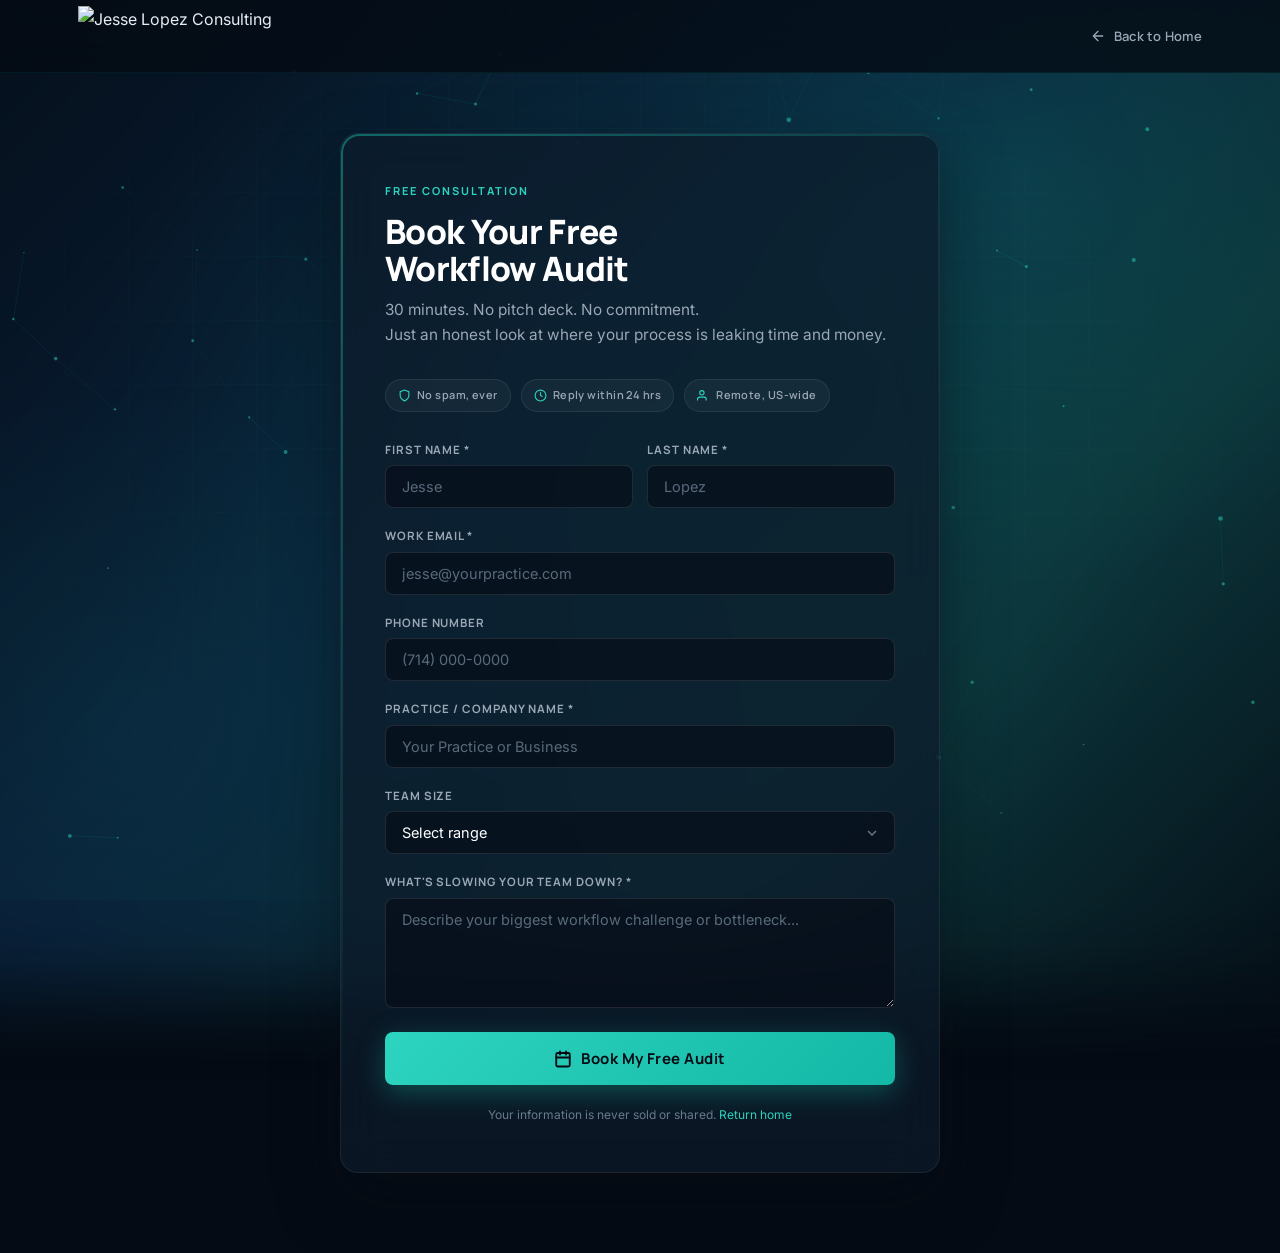
==== commit 6d20be8b: "audit.html: update nav logo to Stacked_lockup_blue.png" ====
--- a/audit.html
+++ b/audit.html
@@ -261,7 +261,7 @@
 <nav class="nav">
   <div class="nav-inner">
     <a href="/index.html">
-      <img class="nav-logo" src="/Primary_lockup_white.png" alt="Jesse Lopez Consulting" />
+      <img class="nav-logo" style="height:60px;width:auto;" src="https://raw.githubusercontent.com/secfirm/Consulting/main/Stacked_lockup_blue.png" alt="Jesse Lopez Consulting" />
     </a>
     <a href="/index.html" class="nav-back">
       <svg xmlns="http://www.w3.org/2000/svg" viewBox="0 0 24 24" fill="none" stroke="currentColor" stroke-width="2" stroke-linecap="round" stroke-linejoin="round"><path d="M19 12H5M12 5l-7 7 7 7"/></svg>
